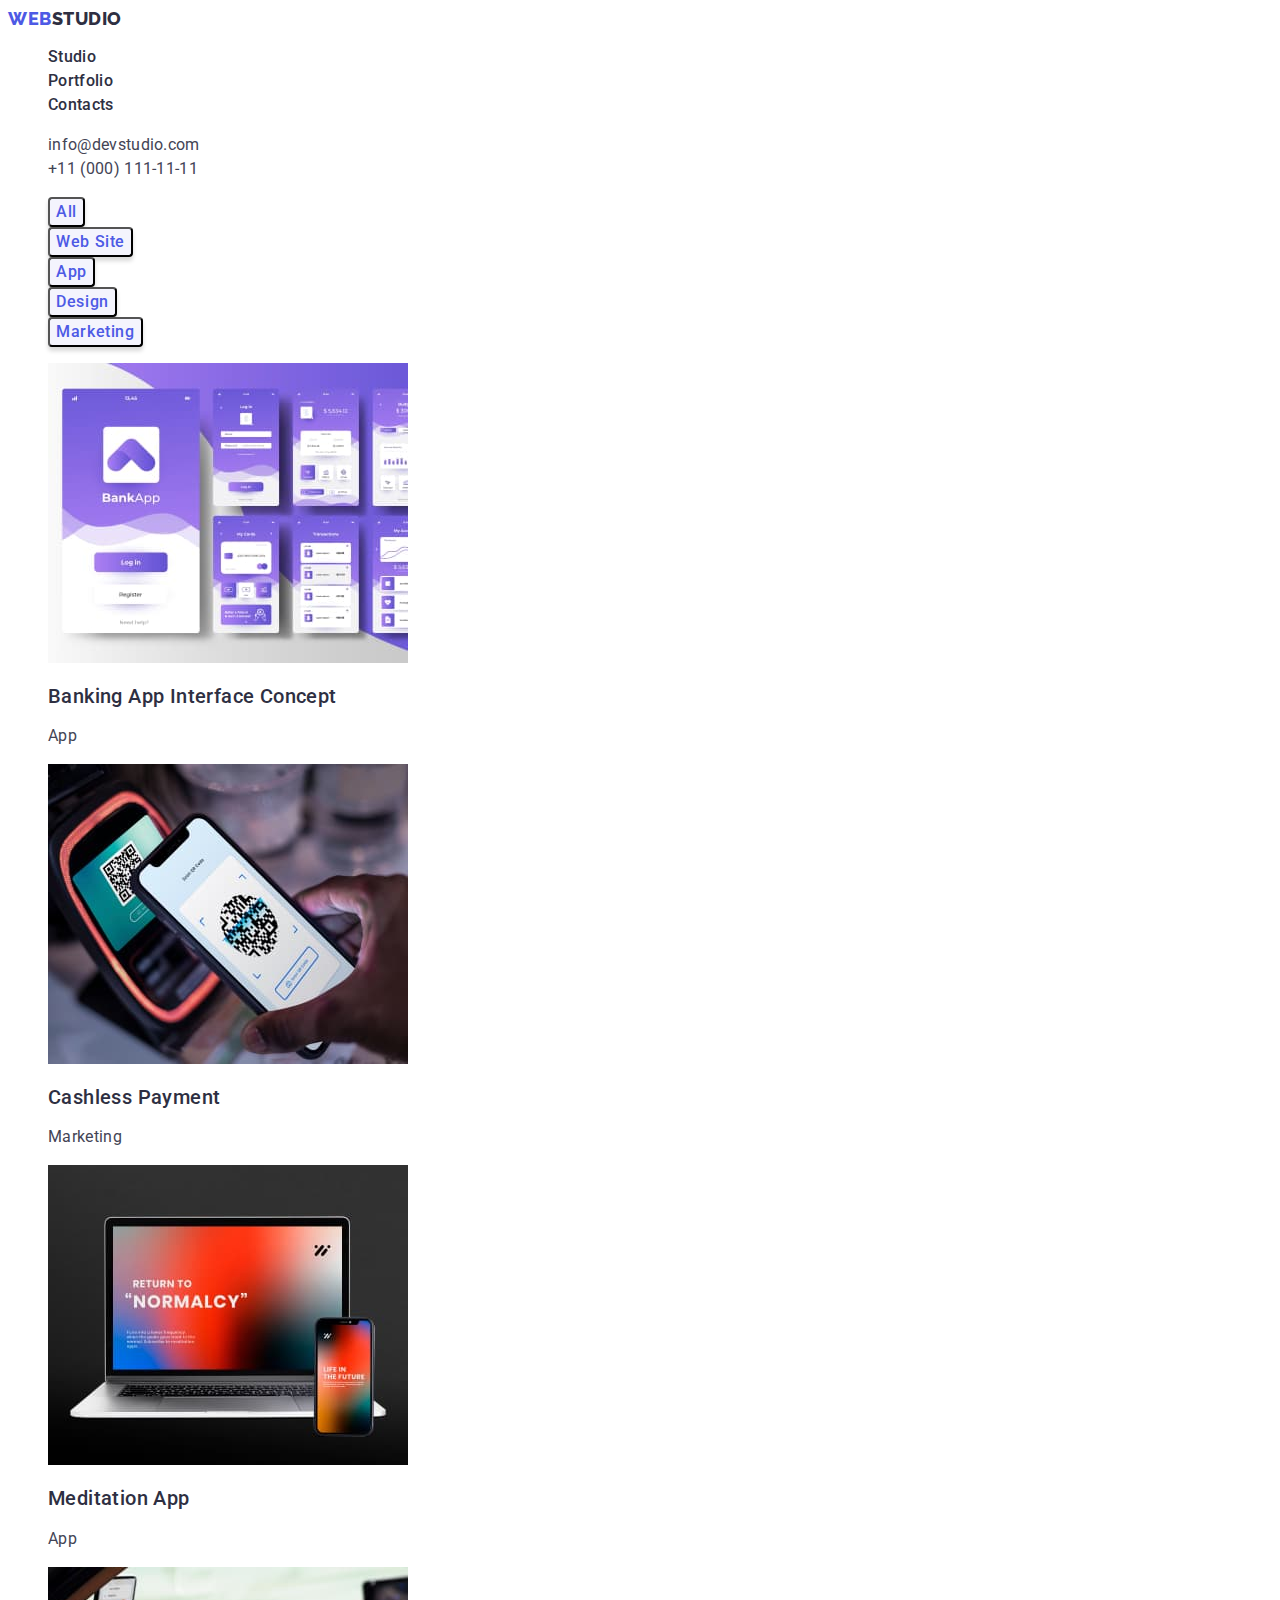
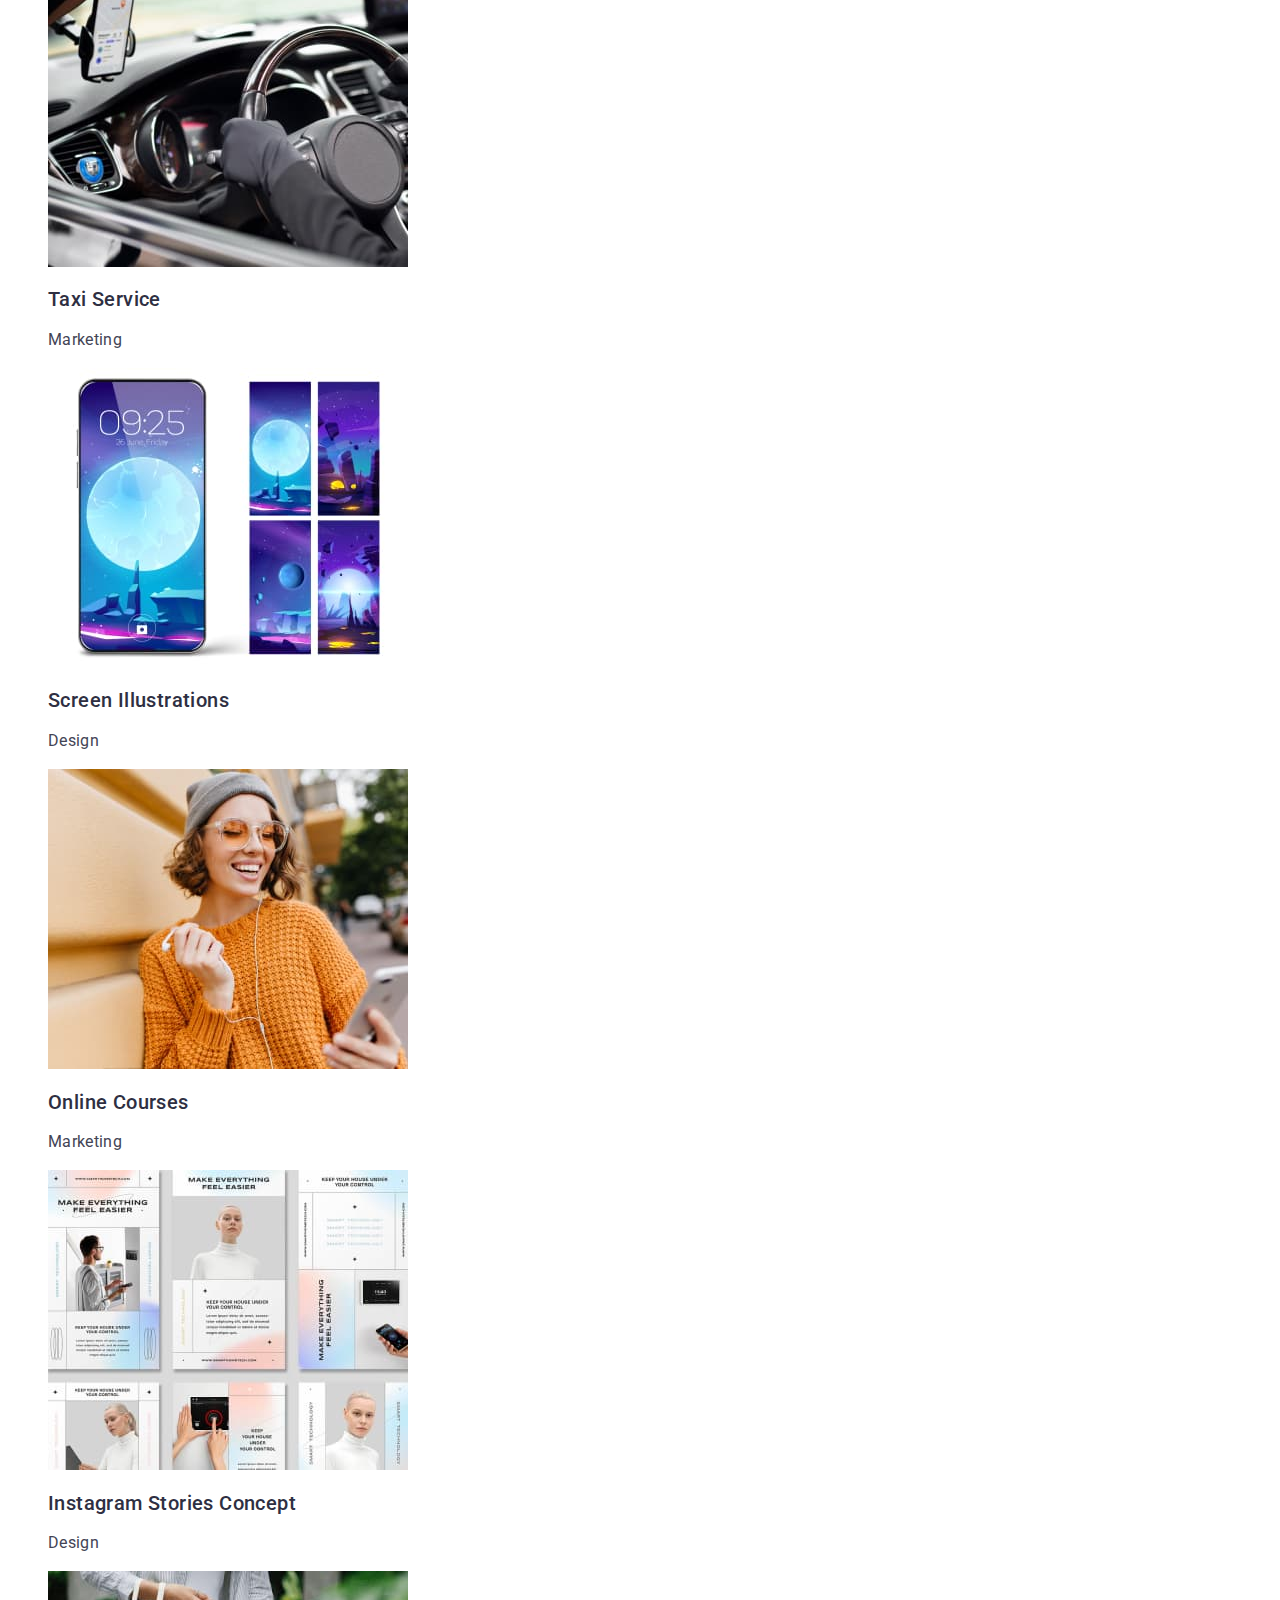
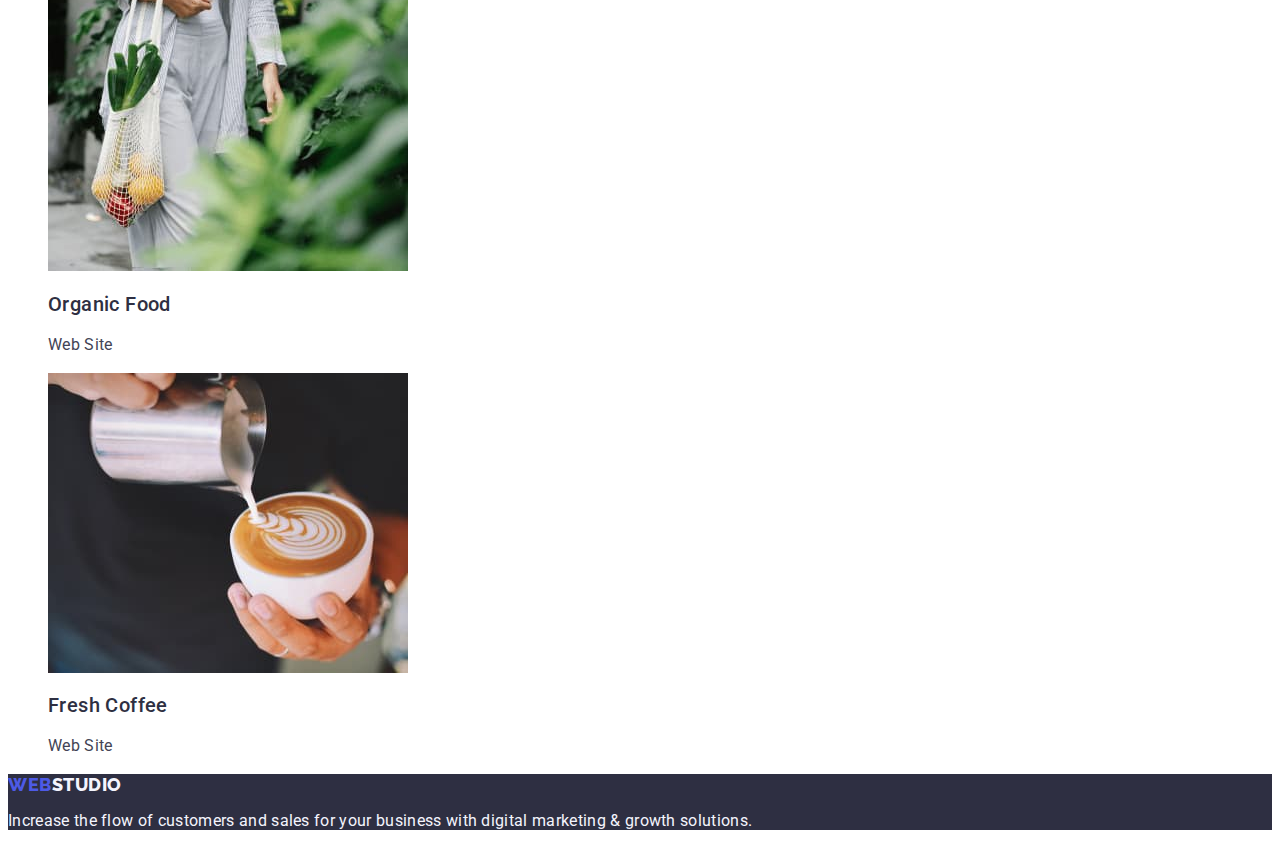
==== portfolio.html @ 8c6f68ee "Initial commit" ====
<!DOCTYPE html>
<html lang="en">
  <head>
    <meta charset="UTF-8" />
    <meta http-equiv="X-UA-Compatible" content="IE=edge" />
    <meta name="viewport" content="width=device-width, initial-scale=1.0" />
    <title>Webstudio</title>
    <link rel="preconnect" href="https://fonts.googleapis.com" />
    <link rel="preconnect" href="https://fonts.gstatic.com" crossorigin />
    <link
      href="https://fonts.googleapis.com/css2?family=Raleway:wght@800&family=Roboto:wght@400;500;700&display=swap"
      rel="stylesheet"
    />
    <link rel="stylesheet" href="./css/styles.css" />
  </head>
  <body>
    <header class="main-header">
      <nav class="main-nav">
        <a href="./index.html" class="page-logo link"
          >Web<span class="studio-logo">Studio</span></a
        >
        <ul class="nav-list list">
          <li class="nav-list-item">
            <a href="./index.html" class="nav-list-link link">Studio</a>
          </li>
          <li class="nav-list-item">
            <a href="./portfolio.html" class="nav-list-link link">Portfolio</a>
          </li>
          <li class="nav-list-item">
            <a href="" class="nav-list-link link">Contacts</a>
          </li>
        </ul>
      </nav>
      <address class="header-address">
        <ul class="contact-list list">
          <li class="contact-list-item">
            <a href="mailto:info@devstudio.com" class="contacts-link link"
              >info@devstudio.com</a
            >
          </li>
          <li class="contact-list-item">
            <a href="tel:+110001111111" class="contacts-link link"
              >+11 (000) 111-11-11</a
            >
          </li>
        </ul>
      </address>
    </header>
    <main>
      <section class="section-main">
        <h1 hidden>Main</h1>
        <ul class="button-list list">
          <li class="button-list-item">
            <button class="modal-open-btn" type="button">All</button>
          </li>
          <li class="button-list-item">
            <button class="modal-open-btn" type="button">Web Site</button>
          </li>
          <li class="button-list-item">
            <button class="modal-open-btn" type="button">App</button>
          </li>
          <li class="button-list-item">
            <button class="modal-open-btn" type="button">Design</button>
          </li>
          <li class="button-list-item">
            <button class="modal-open-btn" type="button">Marketing</button>
          </li>
        </ul>
        <ul class="widget-list list">
          <li class="widget-list-item">
            <a href="" class="widget-link link">
              <img
                src="./images/Portfolio/Banking-App-Interface-Concept.jpg"
                alt="App"
                class="widget-list-img"
                width="360"
                height="300"
              />
              <h2 class="widget-list-title">Banking App Interface Concept</h2>
              <p class="widget-list-text">App</p>
            </a>
          </li>
          <li class="widget-list-item">
            <a href="" class="widget-link link">
              <img
                src="./images/Portfolio/Cashless-Payment.jpg"
                alt="Marketing"
                class="widget-list-img"
                width="360"
                height="300"
              />
              <h2 class="widget-list-title">Cashless Payment</h2>
              <p class="widget-list-text">Marketing</p>
            </a>
          </li>
          <li class="widget-list-item">
            <a href="" class="widget-link link">
              <img
                src="./images/Portfolio/Meditation-App.jpg"
                alt="App"
                class="widget-list-img"
                width="360"
                height="300"
              />
              <h2 class="widget-list-title">Meditation App</h2>
              <p class="widget-list-text">App</p>
            </a>
          </li>
          <li class="widget-list-item">
            <a href="" class="widget-link link">
              <img
                src="./images/Portfolio/Taxi-Service.jpg"
                alt="Marketing"
                class="widget-list-img"
                width="360"
                height="300"
              />
              <h2 class="widget-list-title">Taxi Service</h2>
              <p class="widget-list-text">Marketing</p>
            </a>
          </li>
          <li class="widget-list-item">
            <a href="" class="widget-link link">
              <img
                src="./images/Portfolio/Screen-Illustrations.jpg"
                alt="Design"
                class="widget-list-img"
                width="360"
                height="300"
              />
              <h2 class="widget-list-title">Screen Illustrations</h2>
              <p class="widget-list-text">Design</p>
            </a>
          </li>
          <li class="widget-list-item">
            <a href="" class="widget-link link">
              <img
                src="./images/Portfolio/Online-Courses.jpg"
                alt="Marketing"
                class="widget-list-img"
                width="360"
                height="300"
              />
              <h2 class="widget-list-title">Online Courses</h2>
              <p class="widget-list-text">Marketing</p>
            </a>
          </li>
          <li class="widget-list-item">
            <a href="" class="widget-link link">
              <img
                src="./images/Portfolio/Instagram-Stories-Concept.jpg"
                alt="Design"
                class="widget-list-img"
                width="360"
                height="300"
              />
              <h2 class="widget-list-title">Instagram Stories Concept</h2>
              <p class="widget-list-text">Design</p>
            </a>
          </li>
          <li class="widget-list-item">
            <a href="" class="widget-link link">
              <img
                src="./images/Portfolio/Organic-Food.jpg"
                alt="Web Site"
                class="widget-list-img"
                width="360"
                height="300"
              />
              <h2 class="widget-list-title">Organic Food</h2>
              <p class="widget-list-text">Web Site</p>
            </a>
          </li>
          <li class="widget-list-item">
            <a href="" class="widget-link link">
              <img
                src="./images/Portfolio/Fresh-Coffee.jpg"
                alt="WebSite"
                class="widget-list-img"
                width="360"
                height="300"
              />
              <h2 class="widget-list-title">Fresh Coffee</h2>
              <p class="widget-list-text">Web Site</p>
            </a>
          </li>
        </ul>
      </section>
    </main>
    <footer class="page-footer">
      <a href="./index.html" class="page-logo link"
        >Web<span class="studio-logo-footer">Studio</span></a
      >
      <p class="footer-text">
        Increase the flow of customers and sales for your business with digital
        marketing & growth solutions.
      </p>
    </footer>
  </body>
</html>
---- css/styles.css ----
button {
  cursor: pointer;
}
.list {
  list-style: none;
}
.link {
  text-decoration: none;
}
.page-logo {
  font-family: "Raleway", sans-serif;
  font-weight: 800;
  font-size: 18px;
  line-height: 1.17;
  display: flex;
  align-items: center;
  letter-spacing: 0.03em;
  text-transform: uppercase;

  color: #4d5ae5;
}
.nav-list-link:hover,
.nav-list-link:focus {
  color: #404bbf;
}
.studio-logo {
  color: #2e2f42;
}
.nav-list-link {
  font-family: "Roboto", sans-serif;
  font-weight: 500;
  font-size: 16px;
  line-height: 1.5;
  letter-spacing: 0.02em;
  color: #2e2f42;
}
.contacts-link {
  font-family: "Roboto", sans-serif;
  font-weight: 400;
  font-size: 16px;
  line-height: 1.5;

  letter-spacing: 0.02em;

  color: #434455;
}
.title-busines {
  font-family: "Roboto", sans-serif;
  font-weight: 700;
  font-size: 56px;
  line-height: 1.07;
  text-align: center;
  letter-spacing: 0.02em;

  color: #ffffff;
}
.modal-open-btn {
  font-family: "Roboto", sans-serif;
  font-weight: 500;
  font-size: 16px;
  line-height: 1.2;
  align-items: center;
  letter-spacing: 0.04em;
  color: #ffffff;
  background: #4d5ae5;
  box-shadow: 0px 4px 4px rgba(0, 0, 0, 0.15);
  border-radius: 4px;
}
.main-list-title {
  font-family: "Roboto", sans-serif;
  font-weight: 500;
  font-size: 20px;
  line-height: 1.2;

  letter-spacing: 0.02em;

  color: #2e2f42;
}
.subtitle-main {
  font-family: "Roboto", sans-serif;
  font-weight: 400;
  font-size: 16px;
  line-height: 1.5;
  letter-spacing: 0.02em;

  color: #434455;
}
.main-title {
  font-family: "Roboto", sans-serif;
  font-weight: 700;
  font-size: 36px;
  line-height: 1.11;
  text-align: center;
  letter-spacing: 0.02em;
  text-transform: capitalize;
  color: #2e2f42;
}
.team-list-workers {
  font-family: "Roboto", sans-serif;
  font-weight: 500;
  font-size: 20px;
  line-height: 1.2;
  text-align: center;
  letter-spacing: 0.02em;

  color: #2e2f42;
}
.team-list-profession {
  font-family: "Roboto", sans-serif;
  font-weight: 400;
  font-size: 16px;
  line-height: 1.5;
  text-align: center;
  letter-spacing: 0.02em;

  color: #434455;
}
.footer-text {
  font-family: "Roboto", sans-serif;
  font-weight: 400;
  font-size: 16px;
  line-height: 1, 33;
  letter-spacing: 0.02em;

  color: #f4f4fd;
}

.modal-open-btn {
  font-family: "Roboto", sans-serif;
  font-weight: 500;
  font-size: 16px;
  line-height: 24px;

  display: flex;
  align-items: center;
  text-align: center;
  letter-spacing: 0.04em;

  color: #4d5ae5;
  background: #f4f4fd;
}
.modal-open-btn:hover,
.modal-open-btn:focus {
  background: #404bbf;
  box-shadow: 0px 3px 1px rgba(0, 0, 0, 0.1), 0px 2px 1px rgba(0, 0, 0, 0.08),
    0px 2px 2px rgba(0, 0, 0, 0.12);
  border-radius: 4px;
  color: #ffffff;
}
.widget-list-title {
  font-family: "Roboto", sans-serif;
  font-weight: 500;
  font-size: 20px;
  line-height: 1.2;

  letter-spacing: 0.02em;

  color: #2e2f42;
}
.widget-list-text {
  font-family: "Roboto";
  font-style: normal;
  font-weight: 400;
  font-size: 16px;
  line-height: 24px;

  letter-spacing: 0.02em;

  color: #434455;
}
body {
  color: #434455;
  font-family: "Roboto", sans-serif;
  background-color: #ffffff;
}
.header-address {
  font-style: normal;
}
.contacts-link:hover,
.contacts-link:focus {
  color: #404bbf;
}
.section-main-busines {
  background-color: #2e2f42;
}
.modal-open-button {
  font-family: "Roboto", sans-serif;
  font-weight: 500;
  font-size: 16px;
  line-height: 1.5;
  align-items: center;
  letter-spacing: 0.04em;
  color: #ffffff;
  background: #4d5ae5;
  box-shadow: 0px 4px 4px rgba(0, 0, 0, 0.15);
  border-radius: 4px;
}
.modal-open-button:hover,
.modal-open-button:focus {
  background-color: #404bbf;
}
.hidden-list {
  font-family: "Roboto", sans-serif;
  font-weight: 700;
  font-size: 36px;
  line-height: 1, 33;
  text-align: center;
  letter-spacing: 0.02em;
  text-transform: capitalize;
  color: #2e2f42;
}
.main-section-team {
  background-color: #f4f4fd;
}
.team-list-item {
  background-color: #ffffff;
}
.page-footer {
  background-color: #2e2f42;
}
.studio-logo-footer {
  color: #f4f4fd;
}
:root {
}
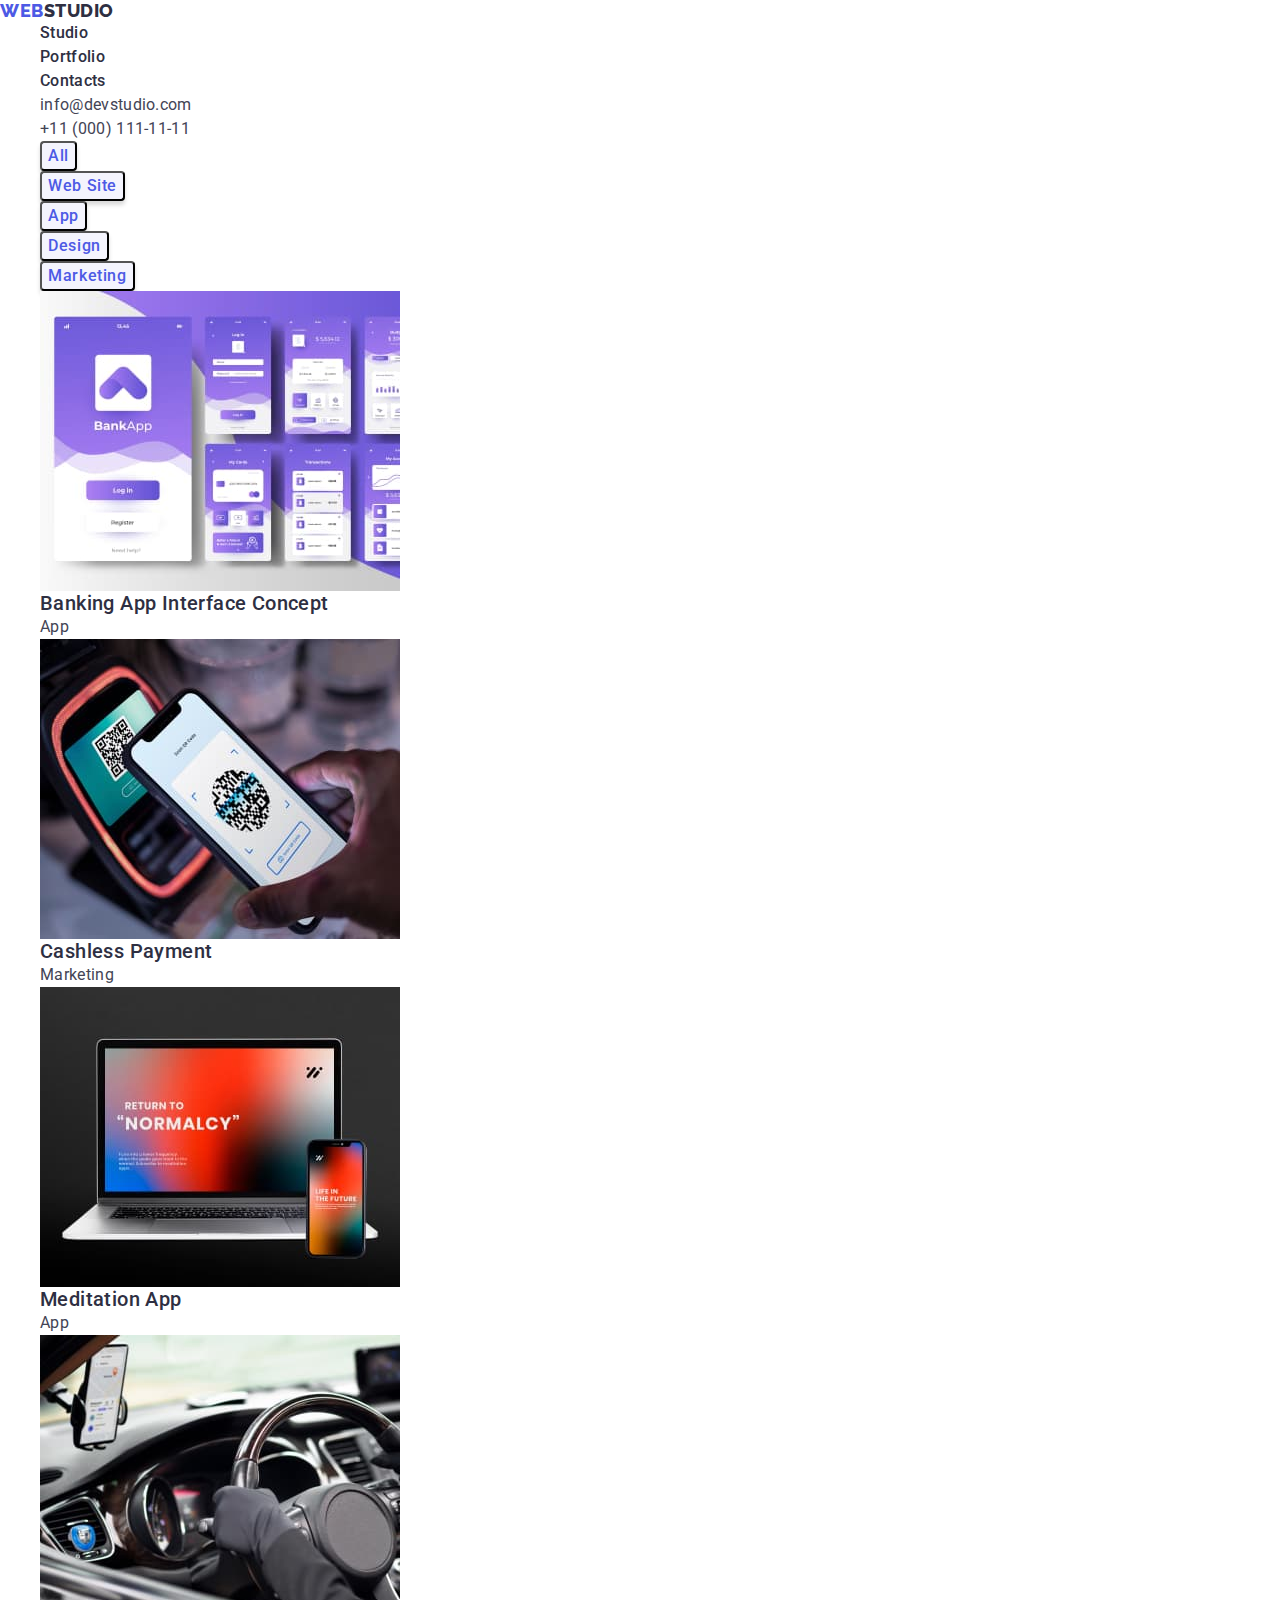
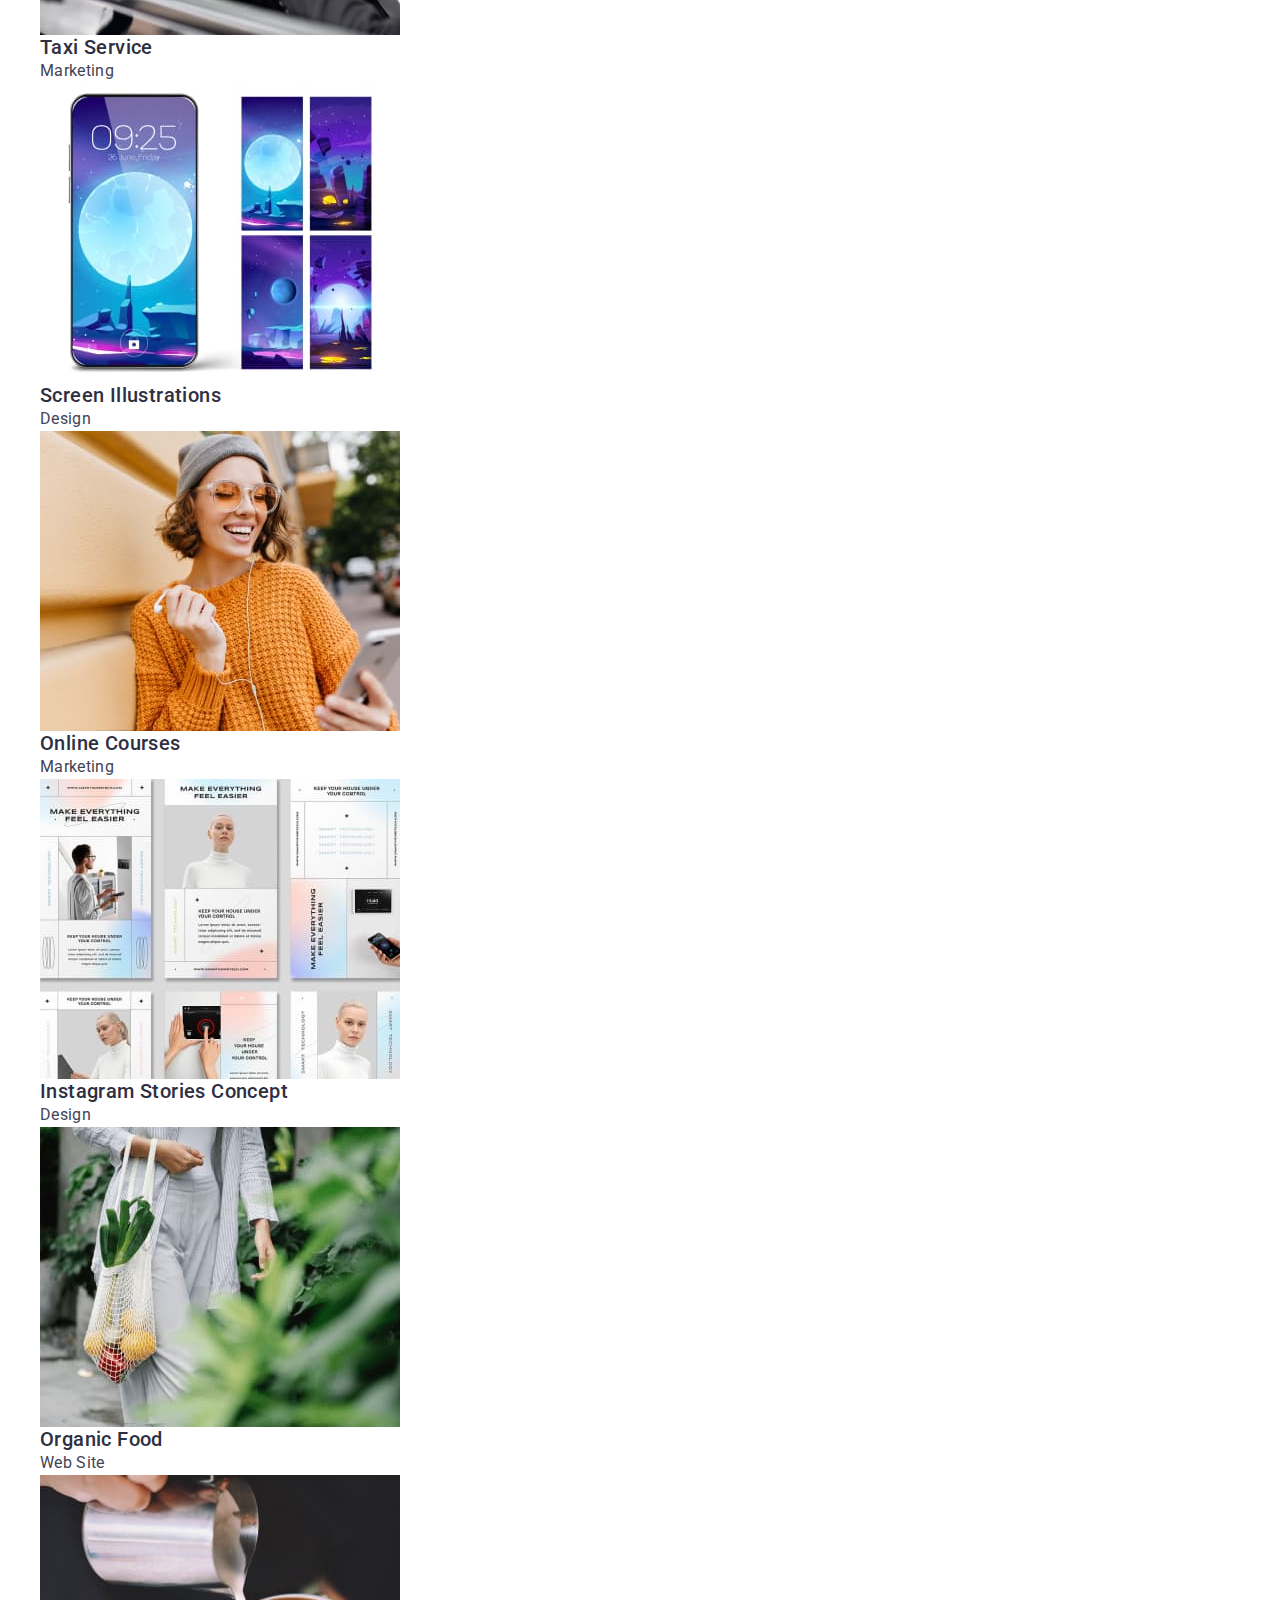
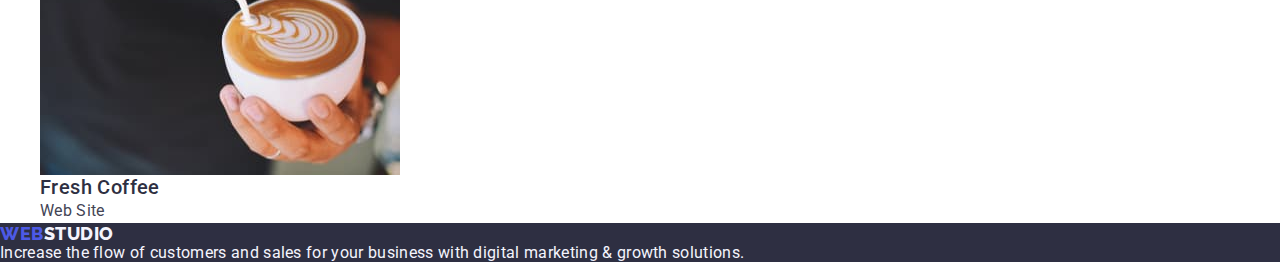
==== commit 180c0718: "12" ====
--- a/portfolio.html
+++ b/portfolio.html
@@ -12,6 +12,10 @@
       rel="stylesheet"
     />
     <link rel="stylesheet" href="./css/styles.css" />
+    <link
+      rel="stylesheet"
+      href="https://cdnjs.cloudflare.com/ajax/libs/modern-normalize/1.1.0/modern-normalize.min.css"
+    />
   </head>
   <body>
     <header class="main-header">
--- a/css/styles.css
+++ b/css/styles.css
@@ -223,3 +223,20 @@
 }
 :root {
 }
+h1,
+h2,
+h3,
+h4,
+p {
+  margin-top: 0;
+  margin-bottom: 0;
+}
+ul,
+ol {
+  margin-top: 0;
+  margin-right: 0;
+  margin-bottom: 0;
+}
+img {
+  display: block;
+}
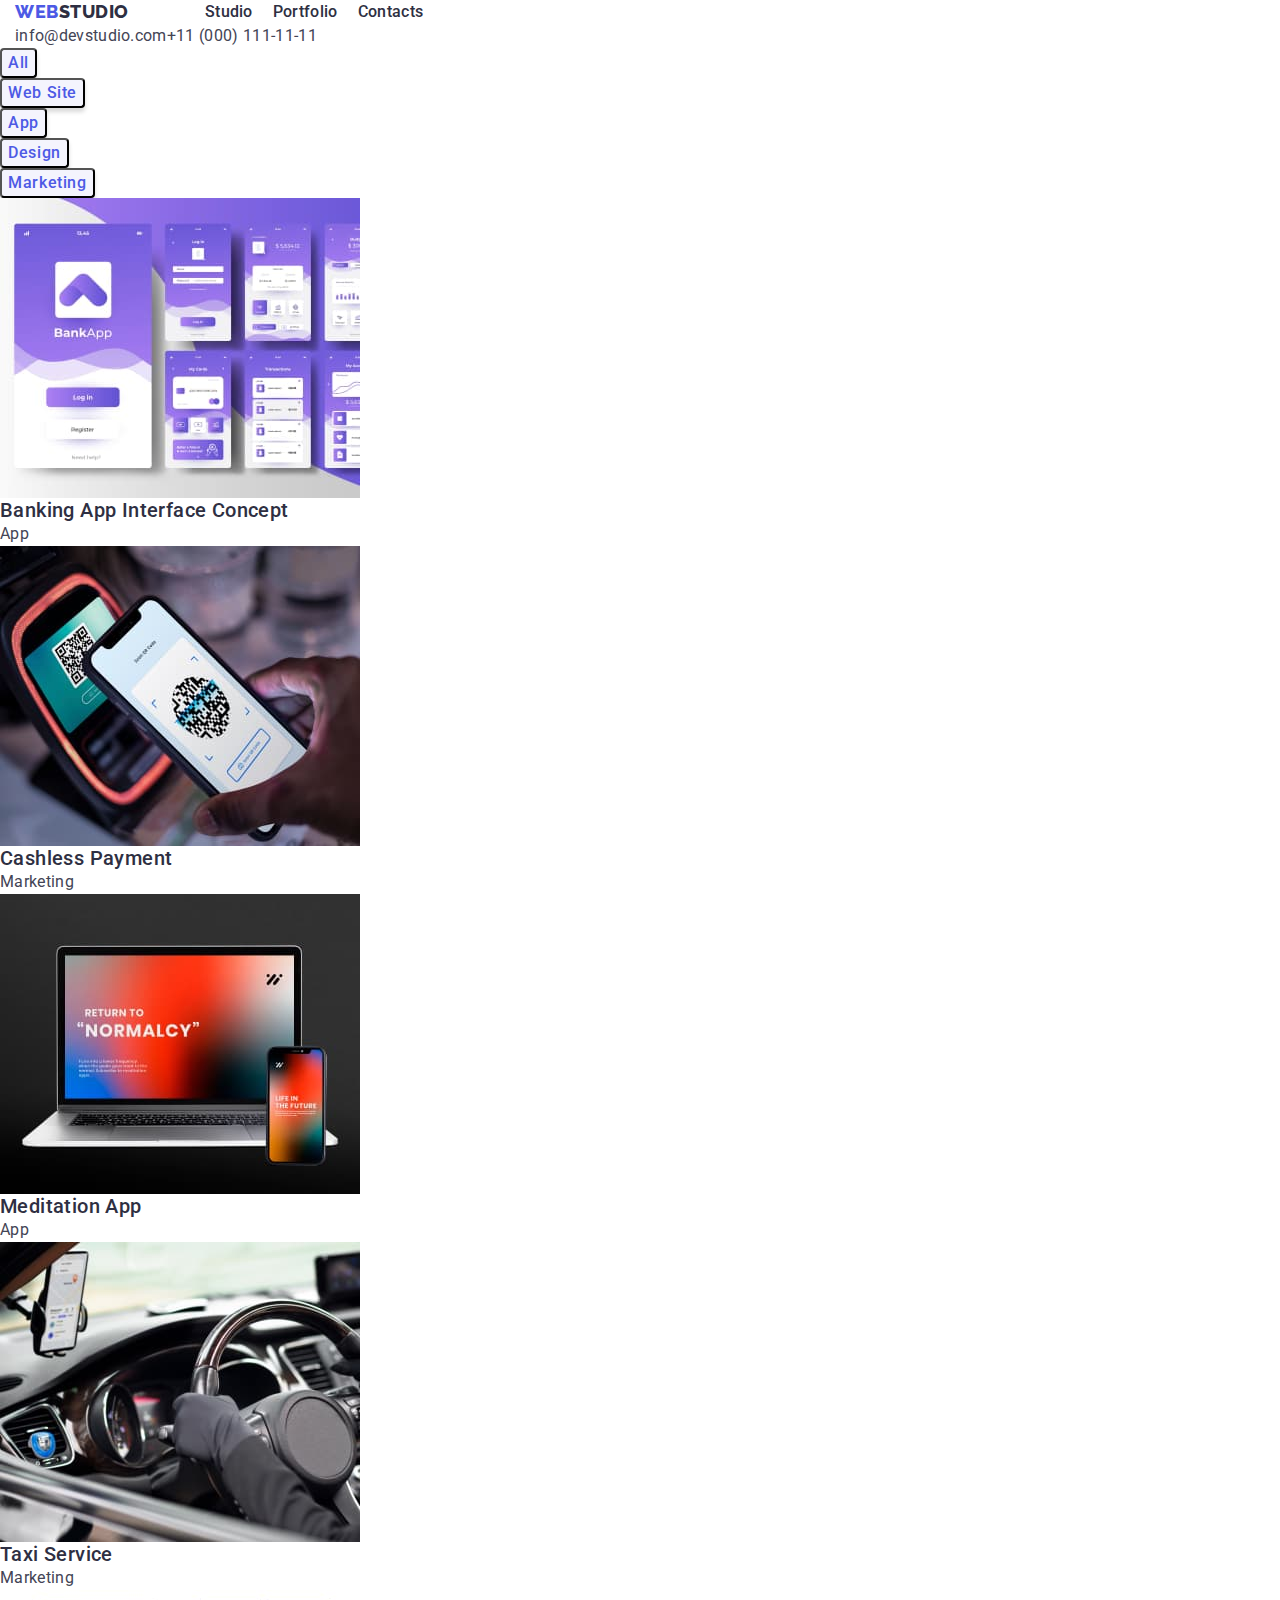
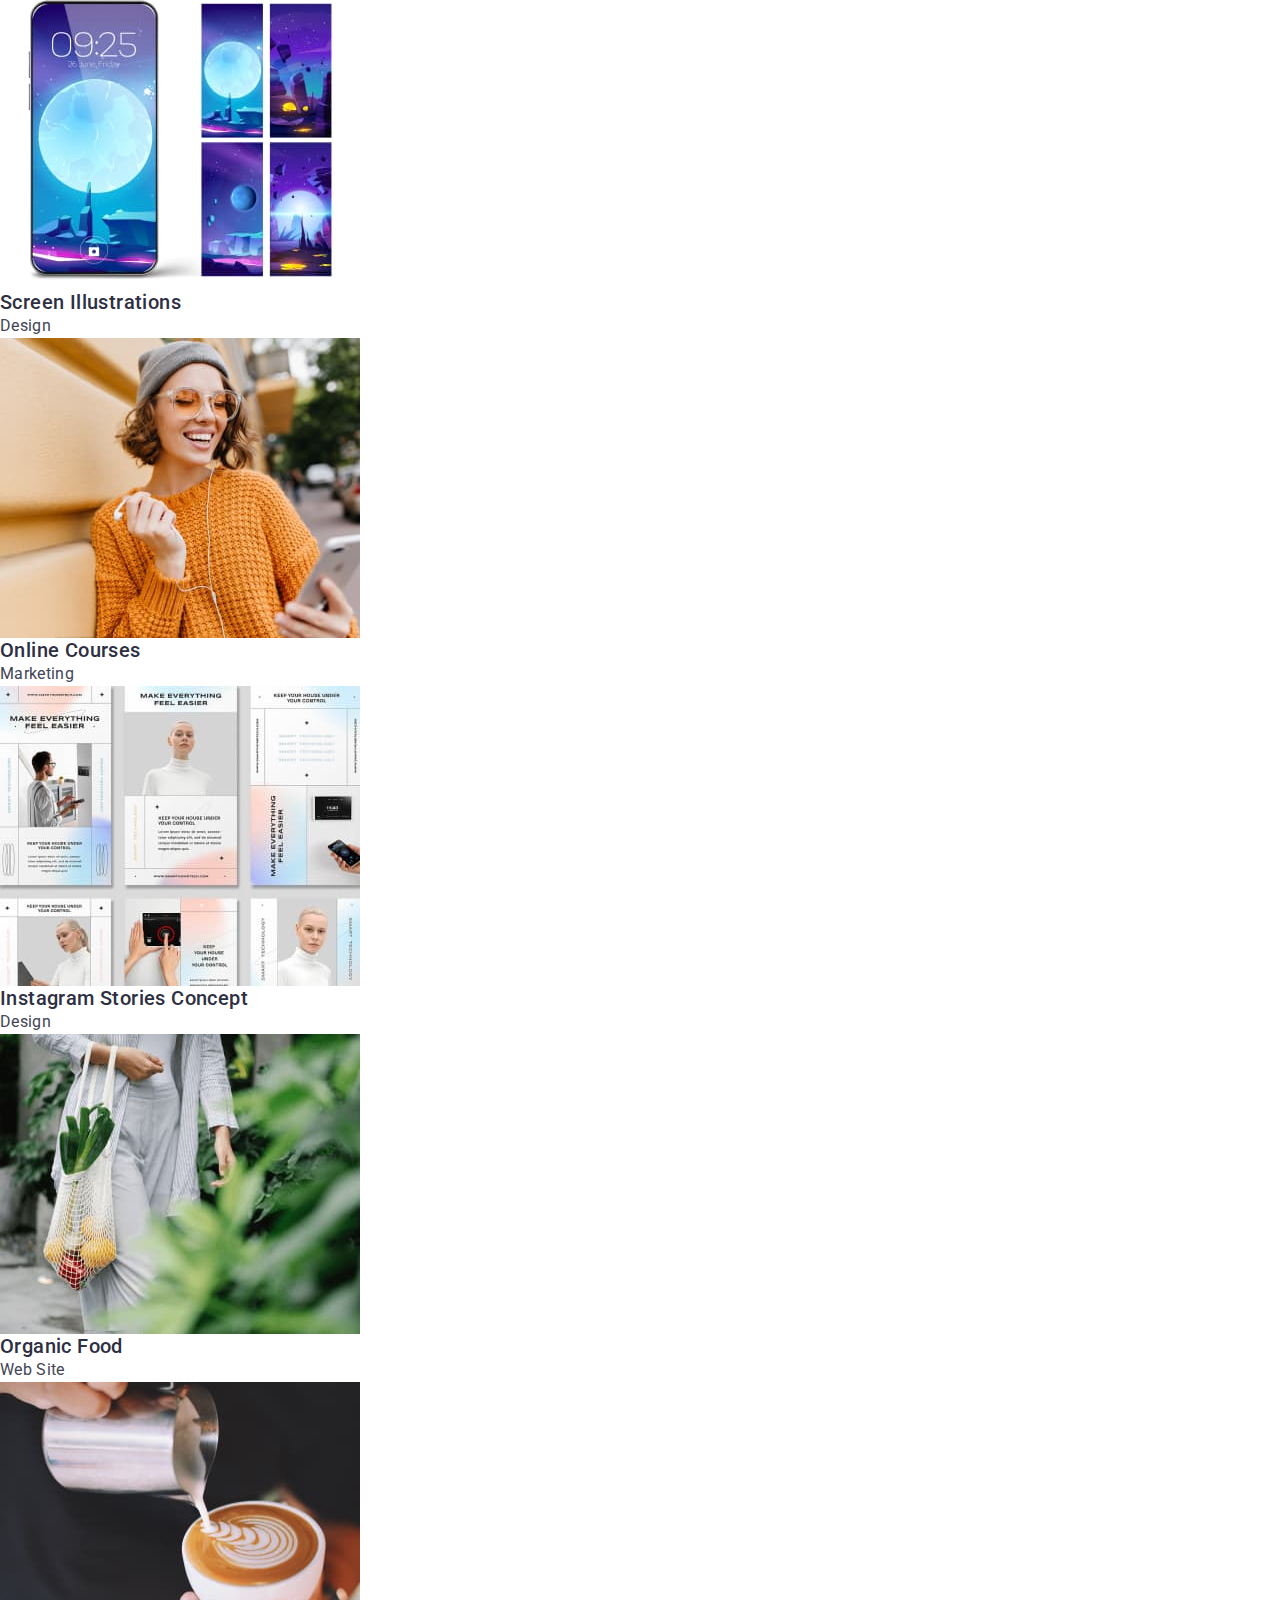
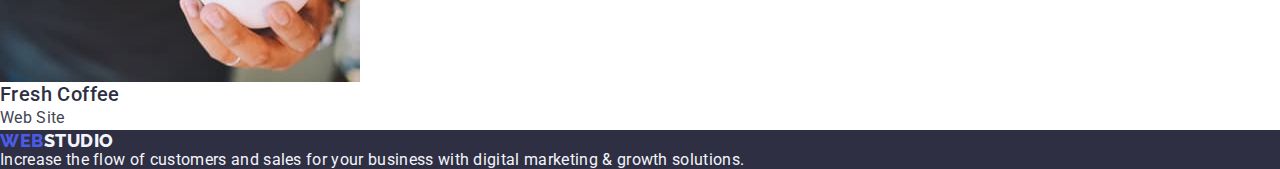
==== commit cb644889: "12" ====
--- a/portfolio.html
+++ b/portfolio.html
@@ -19,36 +19,40 @@
   </head>
   <body>
     <header class="main-header">
-      <nav class="main-nav">
-        <a href="./index.html" class="page-logo link"
-          >Web<span class="studio-logo">Studio</span></a
-        >
-        <ul class="nav-list list">
-          <li class="nav-list-item">
-            <a href="./index.html" class="nav-list-link link">Studio</a>
-          </li>
-          <li class="nav-list-item">
-            <a href="./portfolio.html" class="nav-list-link link">Portfolio</a>
-          </li>
-          <li class="nav-list-item">
-            <a href="" class="nav-list-link link">Contacts</a>
-          </li>
-        </ul>
-      </nav>
-      <address class="header-address">
-        <ul class="contact-list list">
-          <li class="contact-list-item">
-            <a href="mailto:info@devstudio.com" class="contacts-link link"
-              >info@devstudio.com</a
-            >
-          </li>
-          <li class="contact-list-item">
-            <a href="tel:+110001111111" class="contacts-link link"
-              >+11 (000) 111-11-11</a
-            >
-          </li>
-        </ul>
-      </address>
+      <div class="container">
+        <nav class="main-nav">
+          <a href="./index.html" class="page-logo link"
+            >Web<span class="studio-logo">Studio</span></a
+          >
+          <ul class="nav-list list">
+            <li class="nav-list-item">
+              <a href="./index.html" class="nav-list-link link">Studio</a>
+            </li>
+            <li class="nav-list-item">
+              <a href="./portfolio.html" class="nav-list-link link"
+                >Portfolio</a
+              >
+            </li>
+            <li class="nav-list-item">
+              <a href="" class="nav-list-link link">Contacts</a>
+            </li>
+          </ul>
+        </nav>
+        <address class="header-address">
+          <ul class="contact-list list">
+            <li class="contact-list-item">
+              <a href="mailto:info@devstudio.com" class="contacts-link link"
+                >info@devstudio.com</a
+              >
+            </li>
+            <li class="contact-list-item">
+              <a href="tel:+110001111111" class="contacts-link link"
+                >+11 (000) 111-11-11</a
+              >
+            </li>
+          </ul>
+        </address>
+      </div>
     </header>
     <main>
       <section class="section-main">
--- a/css/styles.css
+++ b/css/styles.css
@@ -240,3 +240,35 @@
 img {
   display: block;
 }
+.main-header {
+  display: flex;
+  align-items: center;
+}
+.main-nav {
+  display: flex;
+  align-items: center;
+  gap: 76px;
+}
+.nav-list {
+  display: flex;
+  align-items: center;
+  gap: 20px;
+}
+.contact-list {
+  display: flex;
+}
+.container {
+  width: 1470px;
+  margin-left: auto;
+  margin-right: auto;
+  padding-left: 15px;
+  padding-right: 15px;
+}
+.page-header-container {
+  display: flex;
+  align-items: center;
+  justify-content: space-between;
+}
+ul {
+  padding: 0px;
+}
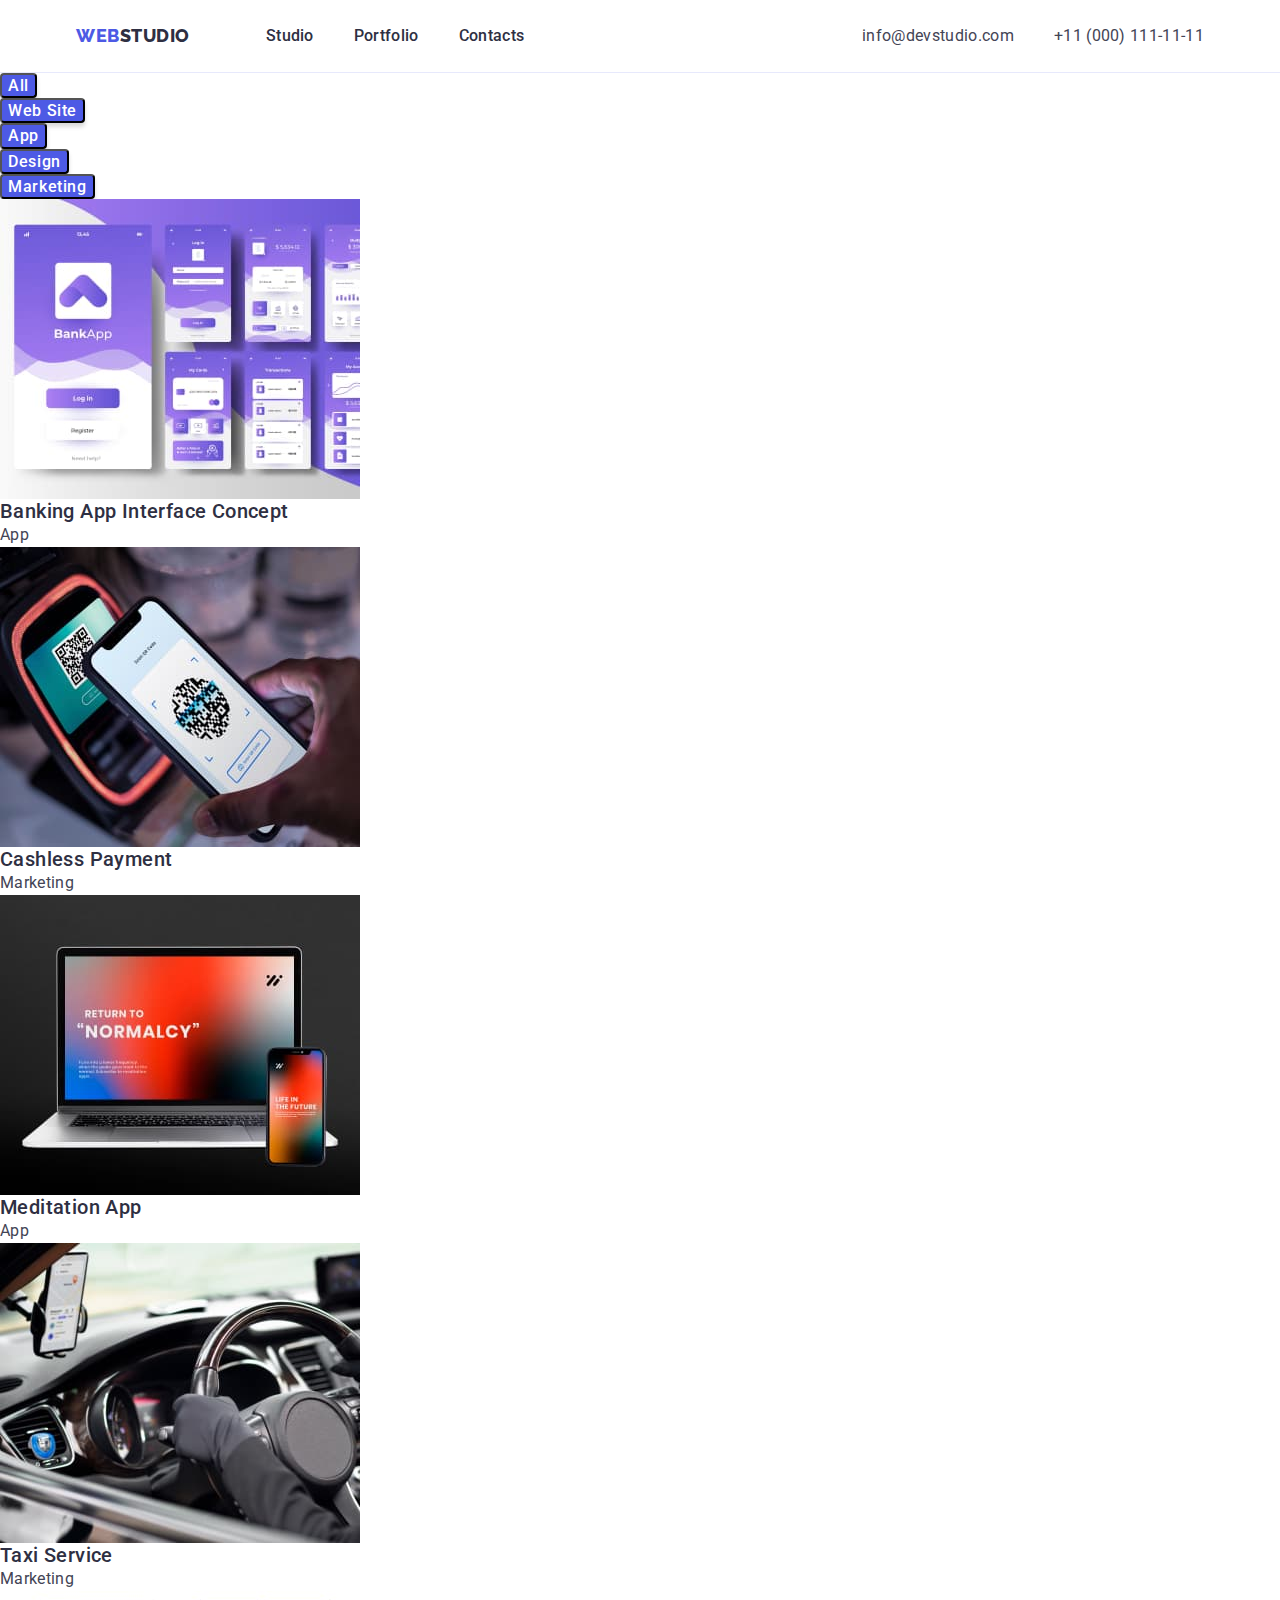
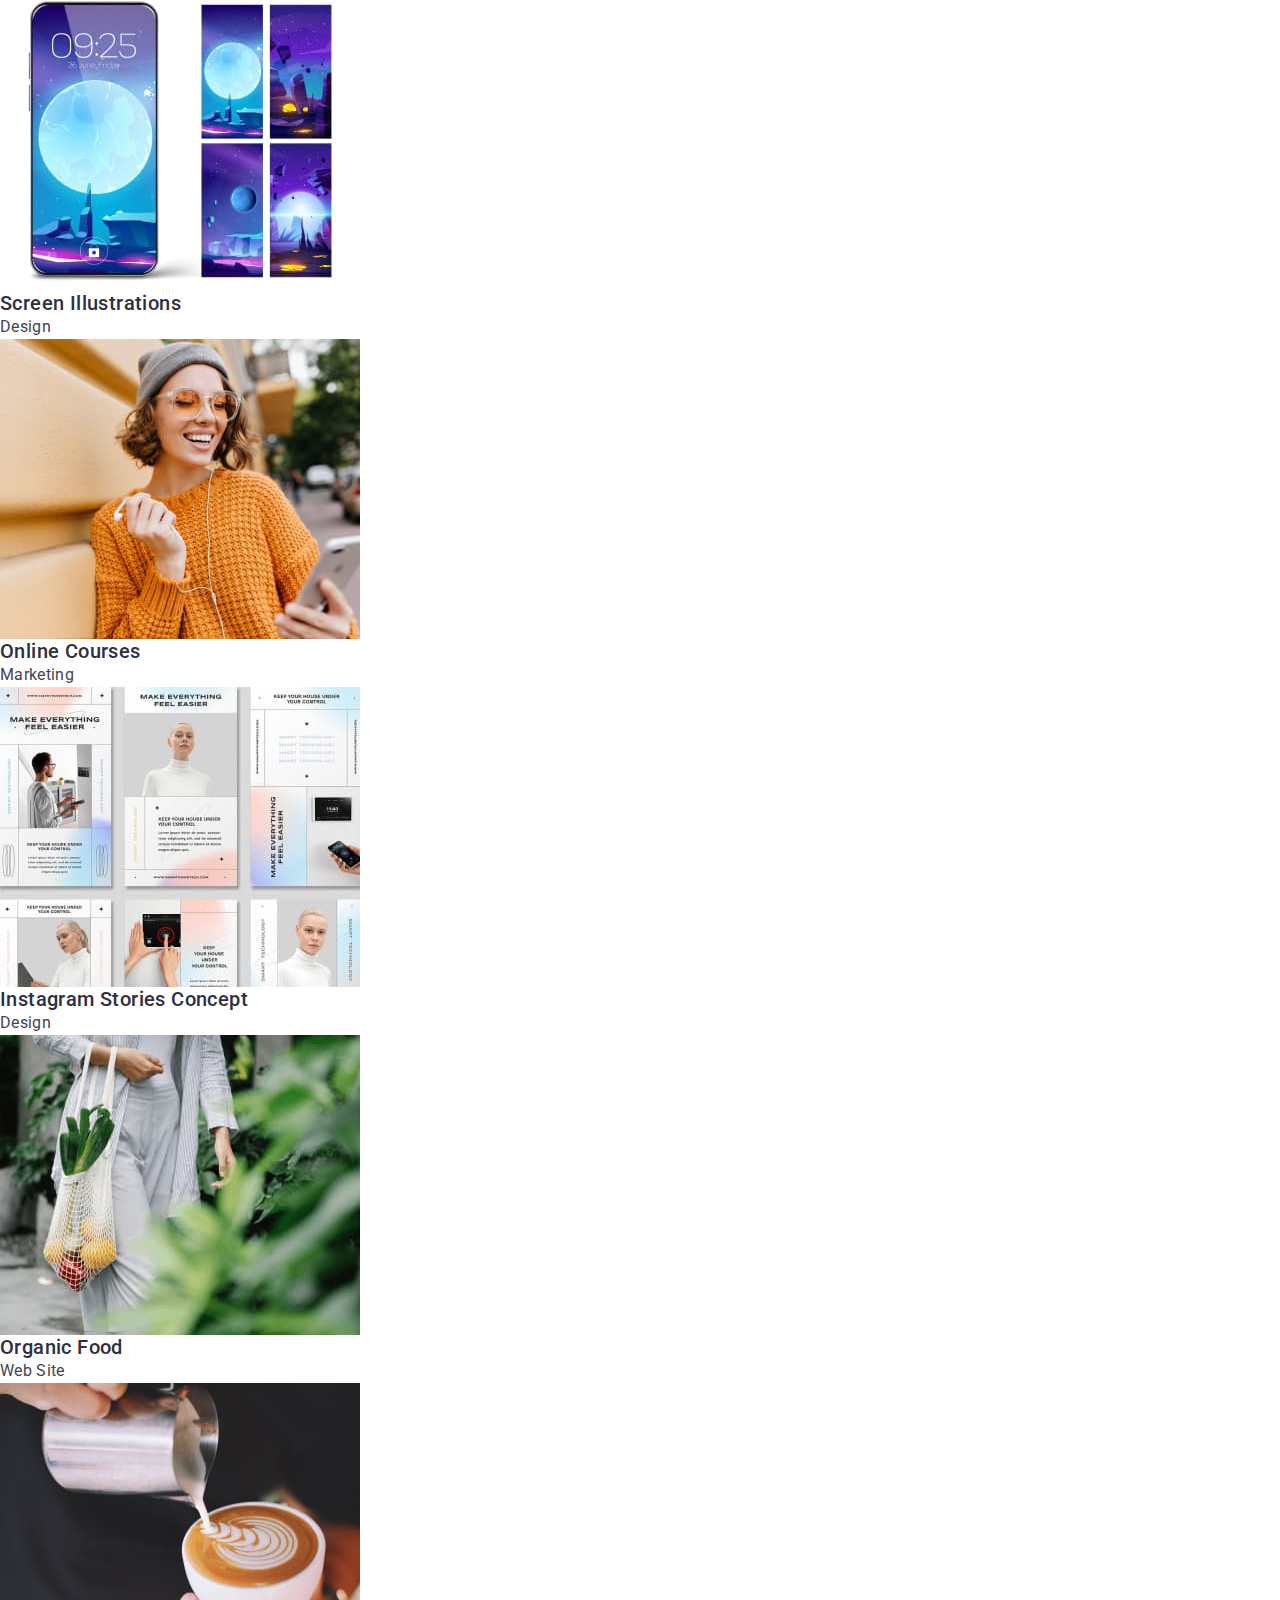
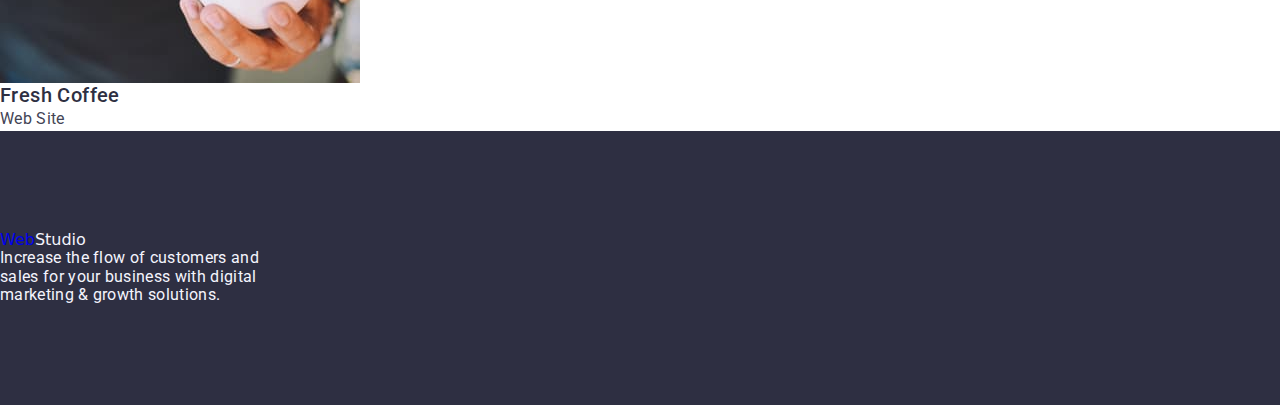
==== commit 93e858e5: "Update portfolio.html" ====
--- a/portfolio.html
+++ b/portfolio.html
@@ -19,9 +19,9 @@
   </head>
   <body>
     <header class="main-header">
-      <div class="container">
+      <div class="container page-header-container">
         <nav class="main-nav">
-          <a href="./index.html" class="page-logo link"
+          <a href="./index.html" class="page-logo-header link"
             >Web<span class="studio-logo">Studio</span></a
           >
           <ul class="nav-list list">
--- a/css/styles.css
+++ b/css/styles.css
@@ -7,7 +7,7 @@
 .link {
   text-decoration: none;
 }
-.page-logo {
+.page-logo-header {
   font-family: "Raleway", sans-serif;
   font-weight: 800;
   font-size: 18px;
@@ -18,6 +18,7 @@
   text-transform: uppercase;
 
   color: #4d5ae5;
+  margin-right: 76px;
 }
 .nav-list-link:hover,
 .nav-list-link:focus {
@@ -33,6 +34,8 @@
   line-height: 1.5;
   letter-spacing: 0.02em;
   color: #2e2f42;
+  padding-top: 24px;
+  padding-bottom: 24px;
 }
 .contacts-link {
   font-family: "Roboto", sans-serif;
@@ -53,6 +56,7 @@
   letter-spacing: 0.02em;
 
   color: #ffffff;
+  max-width: 496px;
 }
 .modal-open-btn {
   font-family: "Roboto", sans-serif;
@@ -75,6 +79,7 @@
   letter-spacing: 0.02em;
 
   color: #2e2f42;
+  margin-bottom: 8px;
 }
 .subtitle-main {
   font-family: "Roboto", sans-serif;
@@ -94,6 +99,7 @@
   letter-spacing: 0.02em;
   text-transform: capitalize;
   color: #2e2f42;
+  margin-bottom: 72px;
 }
 .team-list-workers {
   font-family: "Roboto", sans-serif;
@@ -104,6 +110,7 @@
   letter-spacing: 0.02em;
 
   color: #2e2f42;
+  margin-bottom: 8px;
 }
 .team-list-profession {
   font-family: "Roboto", sans-serif;
@@ -123,21 +130,7 @@
   letter-spacing: 0.02em;
 
   color: #f4f4fd;
-}
-
-.modal-open-btn {
-  font-family: "Roboto", sans-serif;
-  font-weight: 500;
-  font-size: 16px;
-  line-height: 24px;
-
-  display: flex;
-  align-items: center;
-  text-align: center;
-  letter-spacing: 0.04em;
-
-  color: #4d5ae5;
-  background: #f4f4fd;
+  max-width: 264px;
 }
 .modal-open-btn:hover,
 .modal-open-btn:focus {
@@ -182,6 +175,7 @@
 }
 .section-main-busines {
   background-color: #2e2f42;
+  padding: 188px 0;
 }
 .modal-open-button {
   font-family: "Roboto", sans-serif;
@@ -194,6 +188,12 @@
   background: #4d5ae5;
   box-shadow: 0px 4px 4px rgba(0, 0, 0, 0.15);
   border-radius: 4px;
+  display: block;
+  min-width: 169px;
+  height: 56px;
+  border: none;
+  margin-left: 160px;
+  margin-top: 48px;
 }
 .modal-open-button:hover,
 .modal-open-button:focus {
@@ -243,22 +243,25 @@
 .main-header {
   display: flex;
   align-items: center;
+  border-bottom: 1px solid #e7e9fc;
+  padding-top: 24px;
+  padding-bottom: 24px;
 }
 .main-nav {
   display: flex;
   align-items: center;
-  gap: 76px;
 }
 .nav-list {
   display: flex;
   align-items: center;
-  gap: 20px;
+  gap: 40px;
 }
 .contact-list {
   display: flex;
+  gap: 40px;
 }
 .container {
-  width: 1470px;
+  width: 1158px;
   margin-left: auto;
   margin-right: auto;
   padding-left: 15px;
@@ -272,3 +275,55 @@
 ul {
   padding: 0px;
 }
+.busines-section-container {
+  padding: 0 331px 0 331px;
+}
+.main-list {
+  display: flex;
+  gap: 24px;
+}
+.section-main-advantages {
+  padding: 120px 0;
+}
+.main-list-item {
+  width: calc((100% - 72px) / 4);
+}
+.project-list {
+  display: flex;
+  gap: 24px;
+}
+.section-project {
+  padding-bottom: 120px;
+}
+.main-section-team {
+  padding: 120px 0;
+}
+.team-list {
+  display: flex;
+  gap: 24px;
+}
+.team-list-item {
+  width: calc((100% - 72px) / 4);
+  border-radius: 0px 0px 4px 4px;
+}
+.team-container {
+  padding: 32px 16px;
+}
+.page-footer {
+  padding: 100px 0;
+}
+.page-logo-footer {
+  font-family: "Raleway", sans-serif;
+  font-weight: 800;
+  font-size: 18px;
+  line-height: 1.17;
+  display: flex;
+  align-items: center;
+  letter-spacing: 0.03em;
+  text-transform: uppercase;
+
+  color: #4d5ae5;
+  margin-right: 76px;
+  display: inline-block;
+  margin-bottom: 16px;
+}
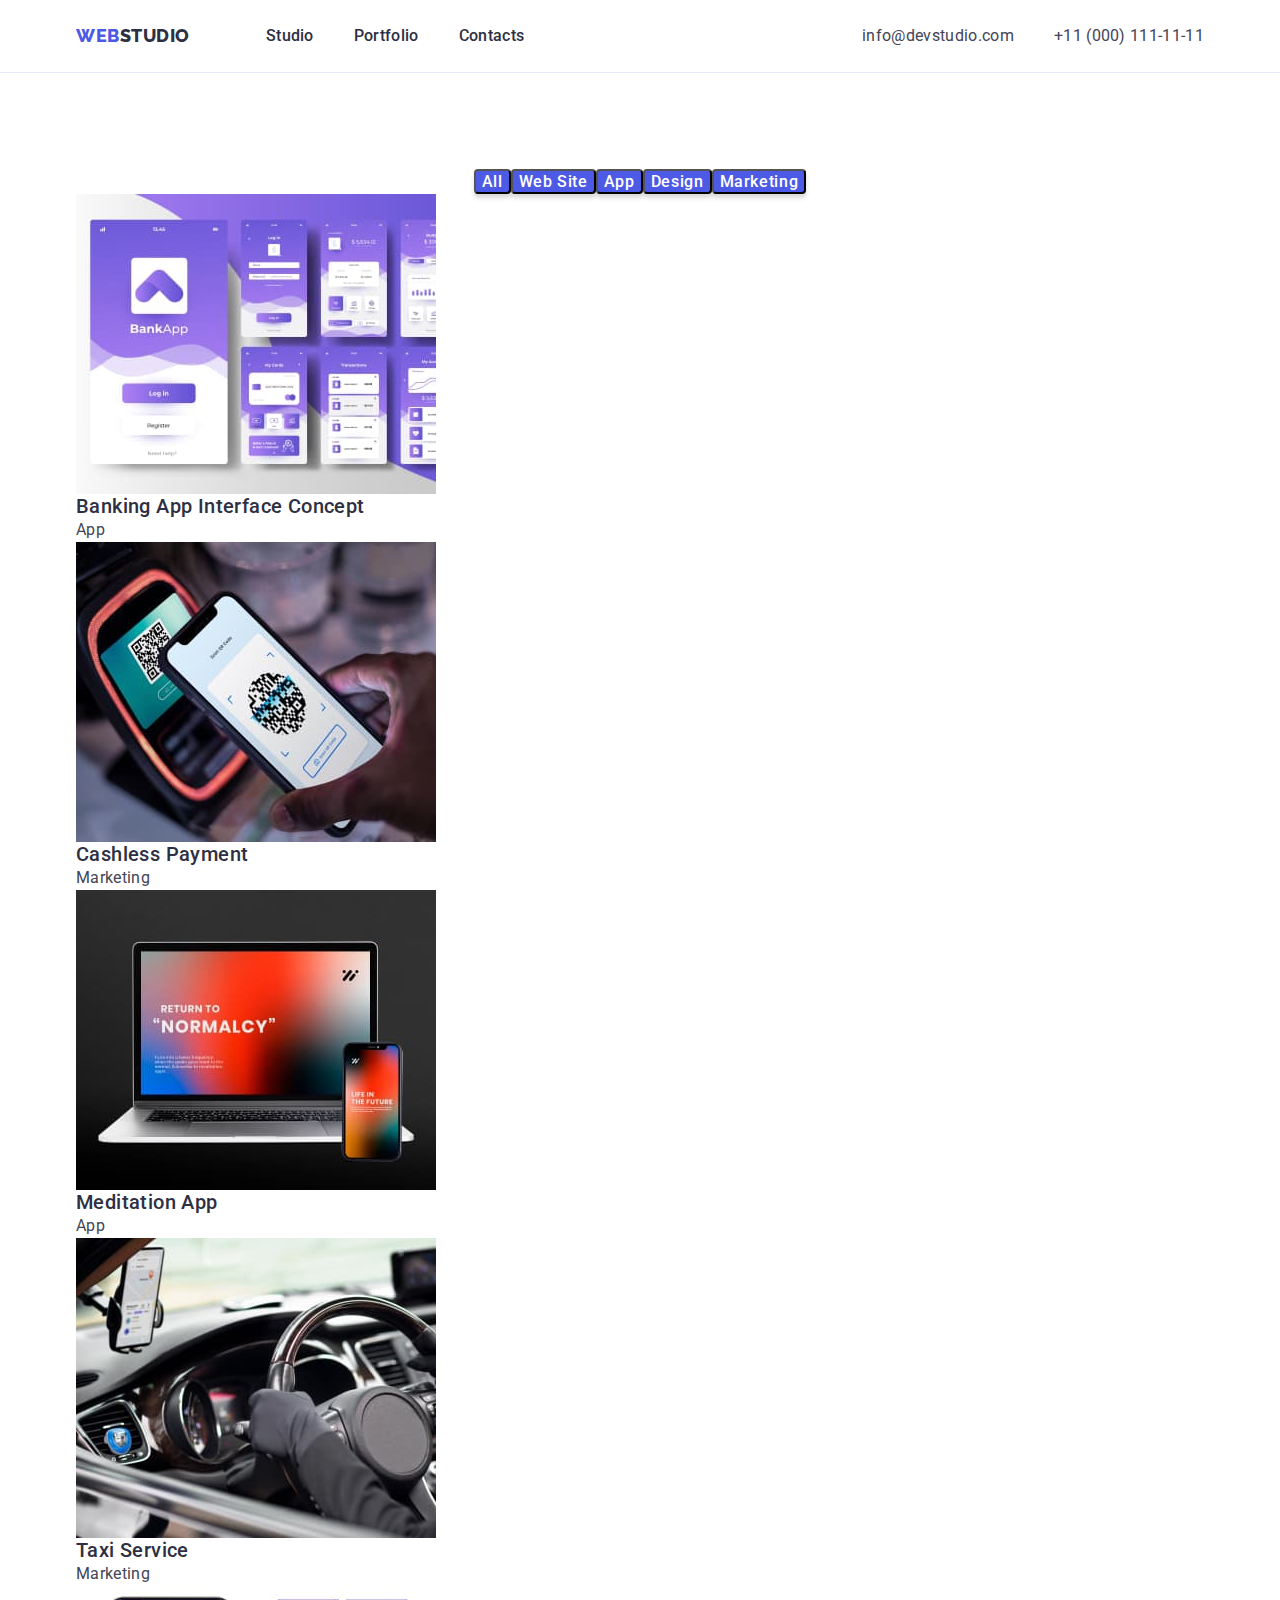
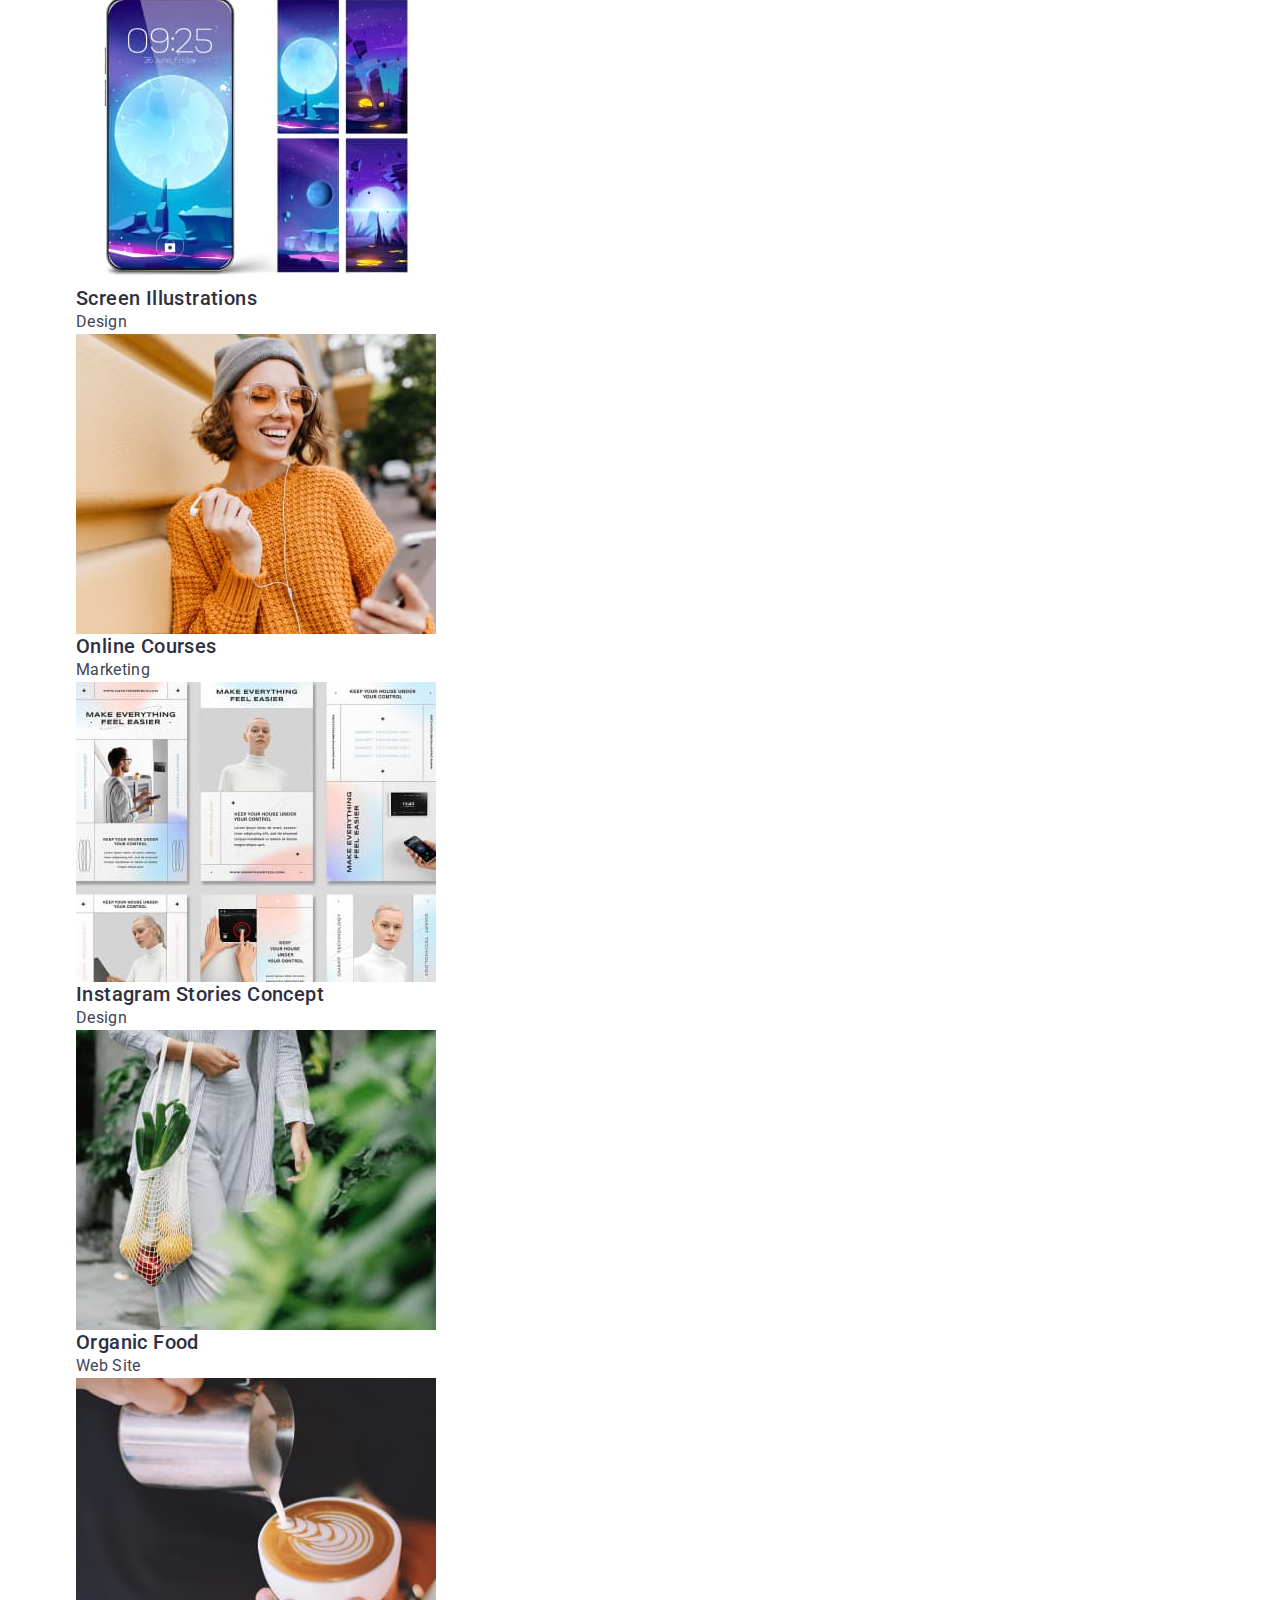
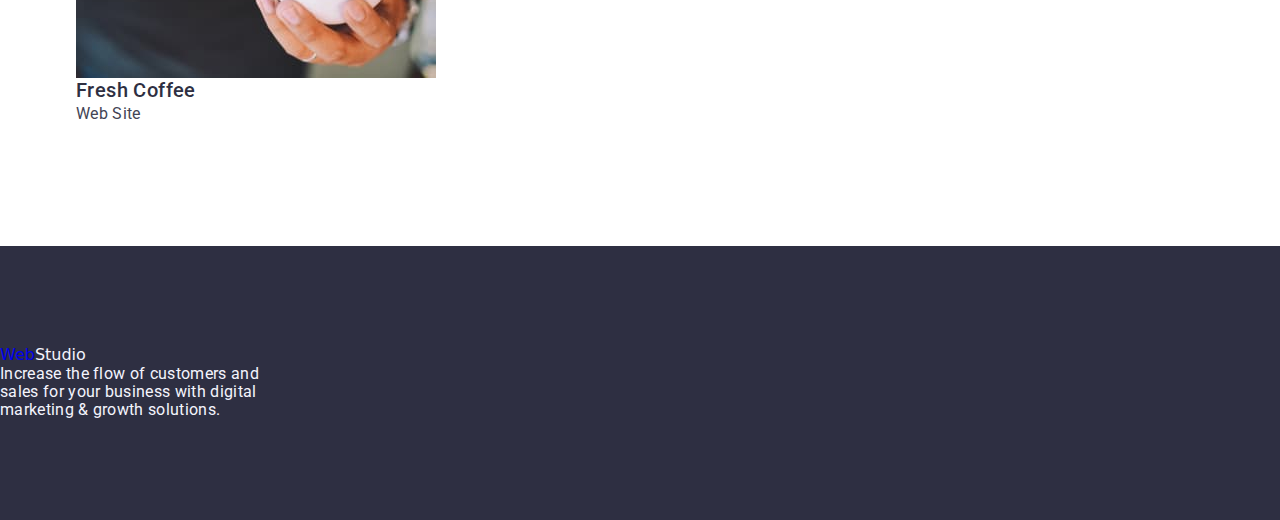
==== commit 93481390: "1`23" ====
--- a/portfolio.html
+++ b/portfolio.html
@@ -56,143 +56,145 @@
     </header>
     <main>
       <section class="section-main">
-        <h1 hidden>Main</h1>
-        <ul class="button-list list">
-          <li class="button-list-item">
-            <button class="modal-open-btn" type="button">All</button>
-          </li>
-          <li class="button-list-item">
-            <button class="modal-open-btn" type="button">Web Site</button>
-          </li>
-          <li class="button-list-item">
-            <button class="modal-open-btn" type="button">App</button>
-          </li>
-          <li class="button-list-item">
-            <button class="modal-open-btn" type="button">Design</button>
-          </li>
-          <li class="button-list-item">
-            <button class="modal-open-btn" type="button">Marketing</button>
-          </li>
-        </ul>
-        <ul class="widget-list list">
-          <li class="widget-list-item">
-            <a href="" class="widget-link link">
-              <img
-                src="./images/Portfolio/Banking-App-Interface-Concept.jpg"
-                alt="App"
-                class="widget-list-img"
-                width="360"
-                height="300"
-              />
-              <h2 class="widget-list-title">Banking App Interface Concept</h2>
-              <p class="widget-list-text">App</p>
-            </a>
-          </li>
-          <li class="widget-list-item">
-            <a href="" class="widget-link link">
-              <img
-                src="./images/Portfolio/Cashless-Payment.jpg"
-                alt="Marketing"
-                class="widget-list-img"
-                width="360"
-                height="300"
-              />
-              <h2 class="widget-list-title">Cashless Payment</h2>
-              <p class="widget-list-text">Marketing</p>
-            </a>
-          </li>
-          <li class="widget-list-item">
-            <a href="" class="widget-link link">
-              <img
-                src="./images/Portfolio/Meditation-App.jpg"
-                alt="App"
-                class="widget-list-img"
-                width="360"
-                height="300"
-              />
-              <h2 class="widget-list-title">Meditation App</h2>
-              <p class="widget-list-text">App</p>
-            </a>
-          </li>
-          <li class="widget-list-item">
-            <a href="" class="widget-link link">
-              <img
-                src="./images/Portfolio/Taxi-Service.jpg"
-                alt="Marketing"
-                class="widget-list-img"
-                width="360"
-                height="300"
-              />
-              <h2 class="widget-list-title">Taxi Service</h2>
-              <p class="widget-list-text">Marketing</p>
-            </a>
-          </li>
-          <li class="widget-list-item">
-            <a href="" class="widget-link link">
-              <img
-                src="./images/Portfolio/Screen-Illustrations.jpg"
-                alt="Design"
-                class="widget-list-img"
-                width="360"
-                height="300"
-              />
-              <h2 class="widget-list-title">Screen Illustrations</h2>
-              <p class="widget-list-text">Design</p>
-            </a>
-          </li>
-          <li class="widget-list-item">
-            <a href="" class="widget-link link">
-              <img
-                src="./images/Portfolio/Online-Courses.jpg"
-                alt="Marketing"
-                class="widget-list-img"
-                width="360"
-                height="300"
-              />
-              <h2 class="widget-list-title">Online Courses</h2>
-              <p class="widget-list-text">Marketing</p>
-            </a>
-          </li>
-          <li class="widget-list-item">
-            <a href="" class="widget-link link">
-              <img
-                src="./images/Portfolio/Instagram-Stories-Concept.jpg"
-                alt="Design"
-                class="widget-list-img"
-                width="360"
-                height="300"
-              />
-              <h2 class="widget-list-title">Instagram Stories Concept</h2>
-              <p class="widget-list-text">Design</p>
-            </a>
-          </li>
-          <li class="widget-list-item">
-            <a href="" class="widget-link link">
-              <img
-                src="./images/Portfolio/Organic-Food.jpg"
-                alt="Web Site"
-                class="widget-list-img"
-                width="360"
-                height="300"
-              />
-              <h2 class="widget-list-title">Organic Food</h2>
-              <p class="widget-list-text">Web Site</p>
-            </a>
-          </li>
-          <li class="widget-list-item">
-            <a href="" class="widget-link link">
-              <img
-                src="./images/Portfolio/Fresh-Coffee.jpg"
-                alt="WebSite"
-                class="widget-list-img"
-                width="360"
-                height="300"
-              />
-              <h2 class="widget-list-title">Fresh Coffee</h2>
-              <p class="widget-list-text">Web Site</p>
-            </a>
-          </li>
-        </ul>
+        <div class="container main-section-container">
+          <h1 hidden>Main</h1>
+          <ul class="button-list list">
+            <li class="button-list-item">
+              <button class="modal-open-btn" type="button">All</button>
+            </li>
+            <li class="button-list-item">
+              <button class="modal-open-btn" type="button">Web Site</button>
+            </li>
+            <li class="button-list-item">
+              <button class="modal-open-btn" type="button">App</button>
+            </li>
+            <li class="button-list-item">
+              <button class="modal-open-btn" type="button">Design</button>
+            </li>
+            <li class="button-list-item">
+              <button class="modal-open-btn" type="button">Marketing</button>
+            </li>
+          </ul>
+          <ul class="widget-list list">
+            <li class="widget-list-item">
+              <a href="" class="widget-link link">
+                <img
+                  src="./images/Portfolio/Banking-App-Interface-Concept.jpg"
+                  alt="App"
+                  class="widget-list-img"
+                  width="360"
+                  height="300"
+                />
+                <h2 class="widget-list-title">Banking App Interface Concept</h2>
+                <p class="widget-list-text">App</p>
+              </a>
+            </li>
+            <li class="widget-list-item">
+              <a href="" class="widget-link link">
+                <img
+                  src="./images/Portfolio/Cashless-Payment.jpg"
+                  alt="Marketing"
+                  class="widget-list-img"
+                  width="360"
+                  height="300"
+                />
+                <h2 class="widget-list-title">Cashless Payment</h2>
+                <p class="widget-list-text">Marketing</p>
+              </a>
+            </li>
+            <li class="widget-list-item">
+              <a href="" class="widget-link link">
+                <img
+                  src="./images/Portfolio/Meditation-App.jpg"
+                  alt="App"
+                  class="widget-list-img"
+                  width="360"
+                  height="300"
+                />
+                <h2 class="widget-list-title">Meditation App</h2>
+                <p class="widget-list-text">App</p>
+              </a>
+            </li>
+            <li class="widget-list-item">
+              <a href="" class="widget-link link">
+                <img
+                  src="./images/Portfolio/Taxi-Service.jpg"
+                  alt="Marketing"
+                  class="widget-list-img"
+                  width="360"
+                  height="300"
+                />
+                <h2 class="widget-list-title">Taxi Service</h2>
+                <p class="widget-list-text">Marketing</p>
+              </a>
+            </li>
+            <li class="widget-list-item">
+              <a href="" class="widget-link link">
+                <img
+                  src="./images/Portfolio/Screen-Illustrations.jpg"
+                  alt="Design"
+                  class="widget-list-img"
+                  width="360"
+                  height="300"
+                />
+                <h2 class="widget-list-title">Screen Illustrations</h2>
+                <p class="widget-list-text">Design</p>
+              </a>
+            </li>
+            <li class="widget-list-item">
+              <a href="" class="widget-link link">
+                <img
+                  src="./images/Portfolio/Online-Courses.jpg"
+                  alt="Marketing"
+                  class="widget-list-img"
+                  width="360"
+                  height="300"
+                />
+                <h2 class="widget-list-title">Online Courses</h2>
+                <p class="widget-list-text">Marketing</p>
+              </a>
+            </li>
+            <li class="widget-list-item">
+              <a href="" class="widget-link link">
+                <img
+                  src="./images/Portfolio/Instagram-Stories-Concept.jpg"
+                  alt="Design"
+                  class="widget-list-img"
+                  width="360"
+                  height="300"
+                />
+                <h2 class="widget-list-title">Instagram Stories Concept</h2>
+                <p class="widget-list-text">Design</p>
+              </a>
+            </li>
+            <li class="widget-list-item">
+              <a href="" class="widget-link link">
+                <img
+                  src="./images/Portfolio/Organic-Food.jpg"
+                  alt="Web Site"
+                  class="widget-list-img"
+                  width="360"
+                  height="300"
+                />
+                <h2 class="widget-list-title">Organic Food</h2>
+                <p class="widget-list-text">Web Site</p>
+              </a>
+            </li>
+            <li class="widget-list-item">
+              <a href="" class="widget-link link">
+                <img
+                  src="./images/Portfolio/Fresh-Coffee.jpg"
+                  alt="WebSite"
+                  class="widget-list-img"
+                  width="360"
+                  height="300"
+                />
+                <h2 class="widget-list-title">Fresh Coffee</h2>
+                <p class="widget-list-text">Web Site</p>
+              </a>
+            </li>
+          </ul>
+        </div>
       </section>
     </main>
     <footer class="page-footer">
--- a/css/styles.css
+++ b/css/styles.css
@@ -327,3 +327,11 @@
   display: inline-block;
   margin-bottom: 16px;
 }
+.button-list {
+  display: flex;
+  justify-content: center;
+}
+.section-main {
+  padding-top: 96px;
+  padding-bottom: 120px;
+}
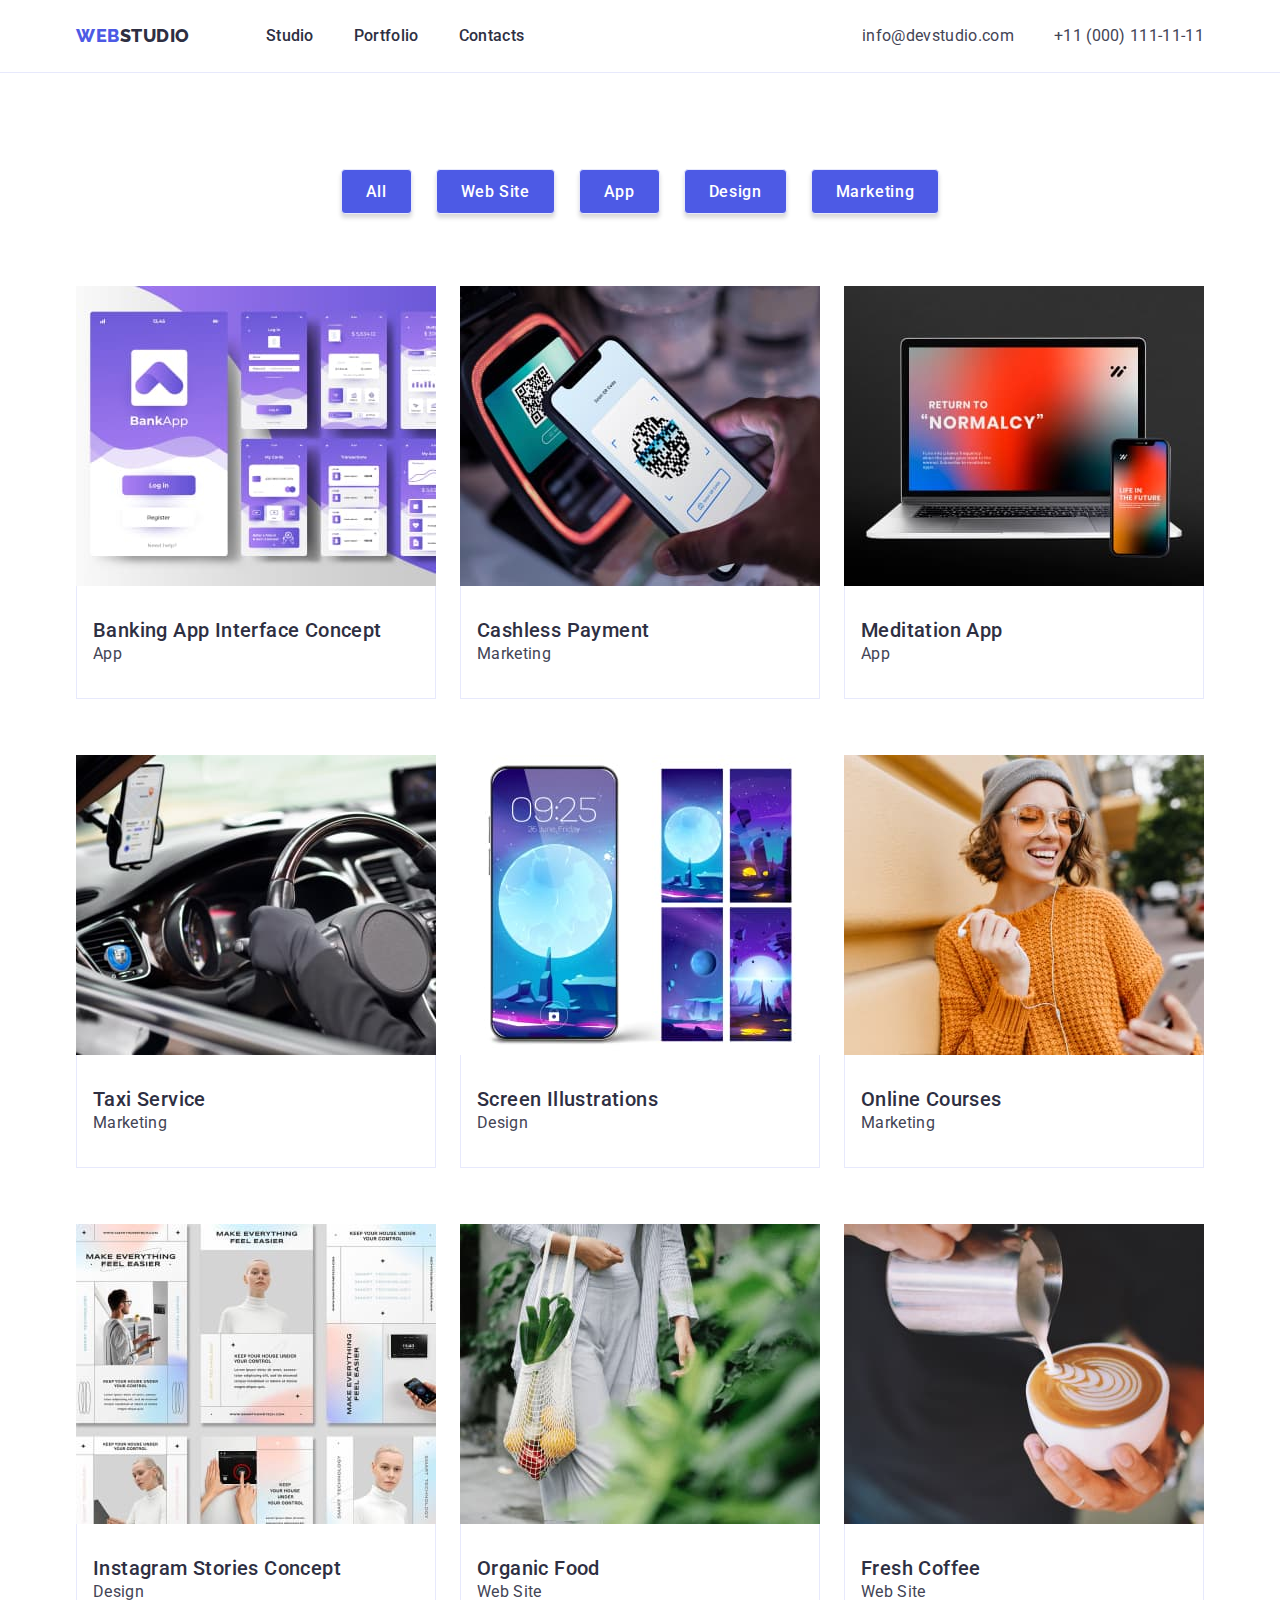
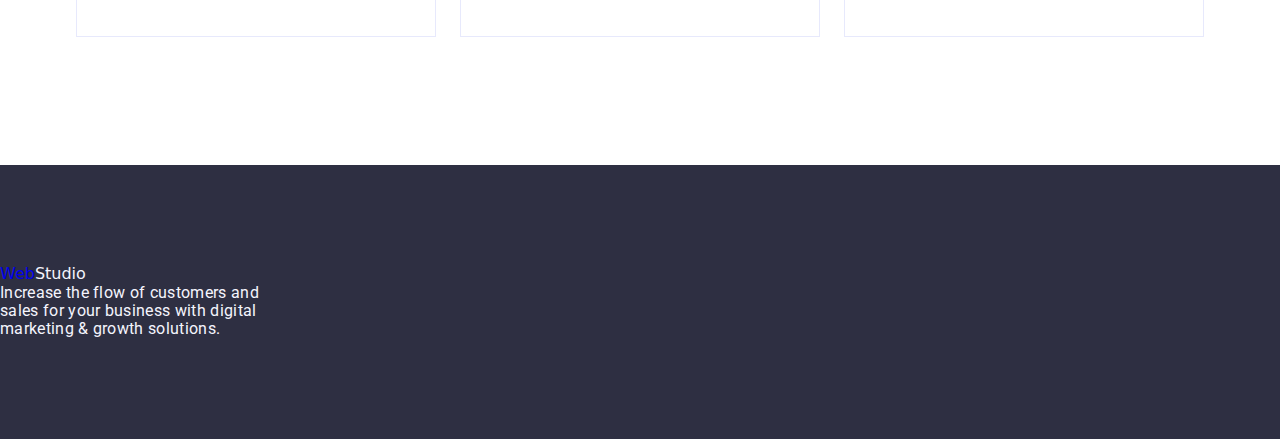
==== commit 56e56aef: "123" ====
--- a/portfolio.html
+++ b/portfolio.html
@@ -85,8 +85,12 @@
                   width="360"
                   height="300"
                 />
-                <h2 class="widget-list-title">Banking App Interface Concept</h2>
-                <p class="widget-list-text">App</p>
+                <div class="widget-container">
+                  <h2 class="widget-list-title">
+                    Banking App Interface Concept
+                  </h2>
+                  <p class="widget-list-text">App</p>
+                </div>
               </a>
             </li>
             <li class="widget-list-item">
@@ -98,8 +102,10 @@
                   width="360"
                   height="300"
                 />
-                <h2 class="widget-list-title">Cashless Payment</h2>
-                <p class="widget-list-text">Marketing</p>
+                <div class="widget-container">
+                  <h2 class="widget-list-title">Cashless Payment</h2>
+                  <p class="widget-list-text">Marketing</p>
+                </div>
               </a>
             </li>
             <li class="widget-list-item">
@@ -111,8 +117,10 @@
                   width="360"
                   height="300"
                 />
-                <h2 class="widget-list-title">Meditation App</h2>
-                <p class="widget-list-text">App</p>
+                <div class="widget-container">
+                  <h2 class="widget-list-title">Meditation App</h2>
+                  <p class="widget-list-text">App</p>
+                </div>
               </a>
             </li>
             <li class="widget-list-item">
@@ -124,8 +132,10 @@
                   width="360"
                   height="300"
                 />
-                <h2 class="widget-list-title">Taxi Service</h2>
-                <p class="widget-list-text">Marketing</p>
+                <div class="widget-container">
+                  <h2 class="widget-list-title">Taxi Service</h2>
+                  <p class="widget-list-text">Marketing</p>
+                </div>
               </a>
             </li>
             <li class="widget-list-item">
@@ -137,8 +147,10 @@
                   width="360"
                   height="300"
                 />
-                <h2 class="widget-list-title">Screen Illustrations</h2>
-                <p class="widget-list-text">Design</p>
+                <div class="widget-container">
+                  <h2 class="widget-list-title">Screen Illustrations</h2>
+                  <p class="widget-list-text">Design</p>
+                </div>
               </a>
             </li>
             <li class="widget-list-item">
@@ -150,8 +162,10 @@
                   width="360"
                   height="300"
                 />
-                <h2 class="widget-list-title">Online Courses</h2>
-                <p class="widget-list-text">Marketing</p>
+                <div class="widget-container">
+                  <h2 class="widget-list-title">Online Courses</h2>
+                  <p class="widget-list-text">Marketing</p>
+                </div>
               </a>
             </li>
             <li class="widget-list-item">
@@ -163,8 +177,10 @@
                   width="360"
                   height="300"
                 />
-                <h2 class="widget-list-title">Instagram Stories Concept</h2>
-                <p class="widget-list-text">Design</p>
+                <div class="widget-container">
+                  <h2 class="widget-list-title">Instagram Stories Concept</h2>
+                  <p class="widget-list-text">Design</p>
+                </div>
               </a>
             </li>
             <li class="widget-list-item">
@@ -176,8 +192,10 @@
                   width="360"
                   height="300"
                 />
-                <h2 class="widget-list-title">Organic Food</h2>
-                <p class="widget-list-text">Web Site</p>
+                <div class="widget-container">
+                  <h2 class="widget-list-title">Organic Food</h2>
+                  <p class="widget-list-text">Web Site</p>
+                </div>
               </a>
             </li>
             <li class="widget-list-item">
@@ -189,8 +207,10 @@
                   width="360"
                   height="300"
                 />
-                <h2 class="widget-list-title">Fresh Coffee</h2>
-                <p class="widget-list-text">Web Site</p>
+                <div class="widget-container">
+                  <h2 class="widget-list-title">Fresh Coffee</h2>
+                  <p class="widget-list-text">Web Site</p>
+                </div>
               </a>
             </li>
           </ul>
--- a/css/styles.css
+++ b/css/styles.css
@@ -69,6 +69,8 @@
   background: #4d5ae5;
   box-shadow: 0px 4px 4px rgba(0, 0, 0, 0.15);
   border-radius: 4px;
+  padding: 12px 24px;
+  border: 1px solid #e7e9fc;
 }
 .main-list-title {
   font-family: "Roboto", sans-serif;
@@ -139,6 +141,7 @@
     0px 2px 2px rgba(0, 0, 0, 0.12);
   border-radius: 4px;
   color: #ffffff;
+  border: 1px solid transparent;
 }
 .widget-list-title {
   font-family: "Roboto", sans-serif;
@@ -330,8 +333,25 @@
 .button-list {
   display: flex;
   justify-content: center;
+  gap: 24px;
+  margin-bottom: 72px;
 }
 .section-main {
   padding-top: 96px;
   padding-bottom: 120px;
 }
+.widget-list {
+  display: flex;
+  flex-wrap: wrap;
+  column-gap: 24px;
+  row-gap: 48px;
+}
+.widget-list-item {
+  width: calc((100% - 48px) / 3);
+}
+.widget-container {
+  padding: 32px 16px;
+  border: 1px solid #e7e9fc;
+  border-top: none;
+  margin-bottom: 8px;
+}
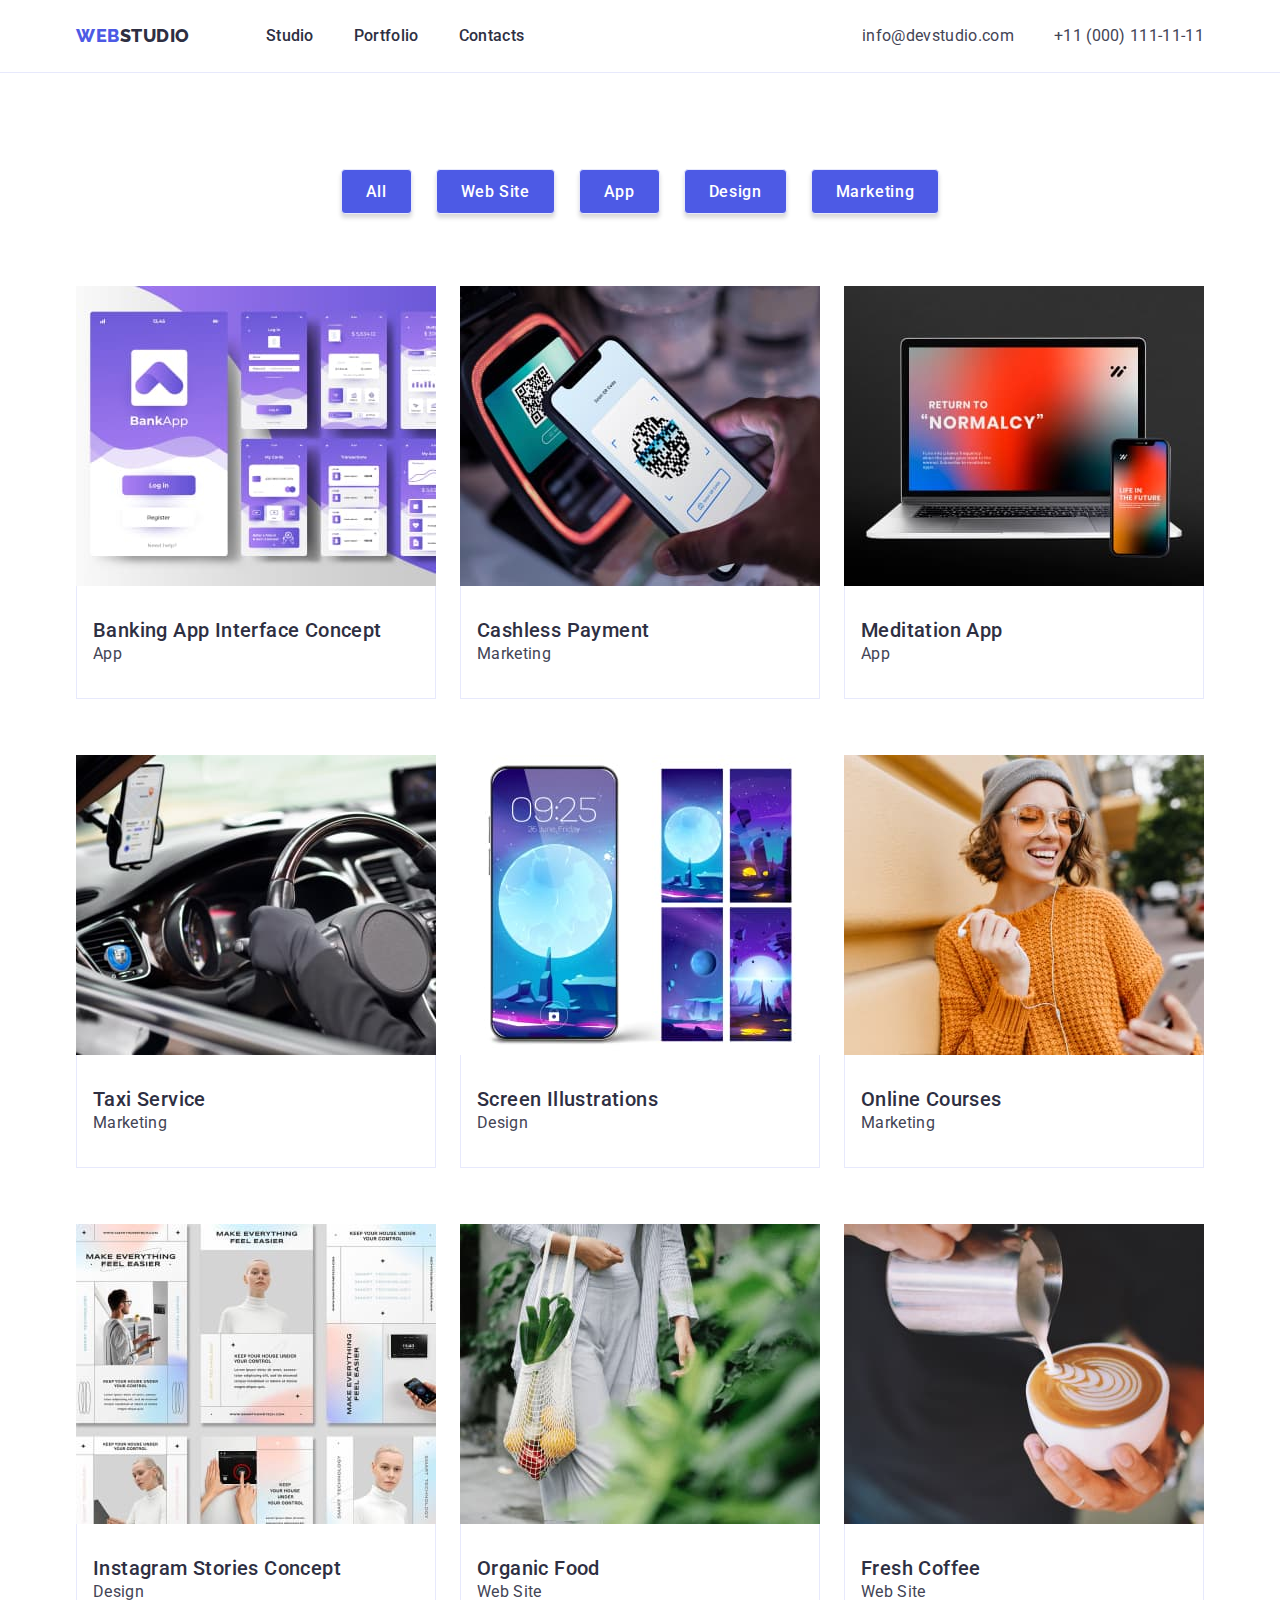
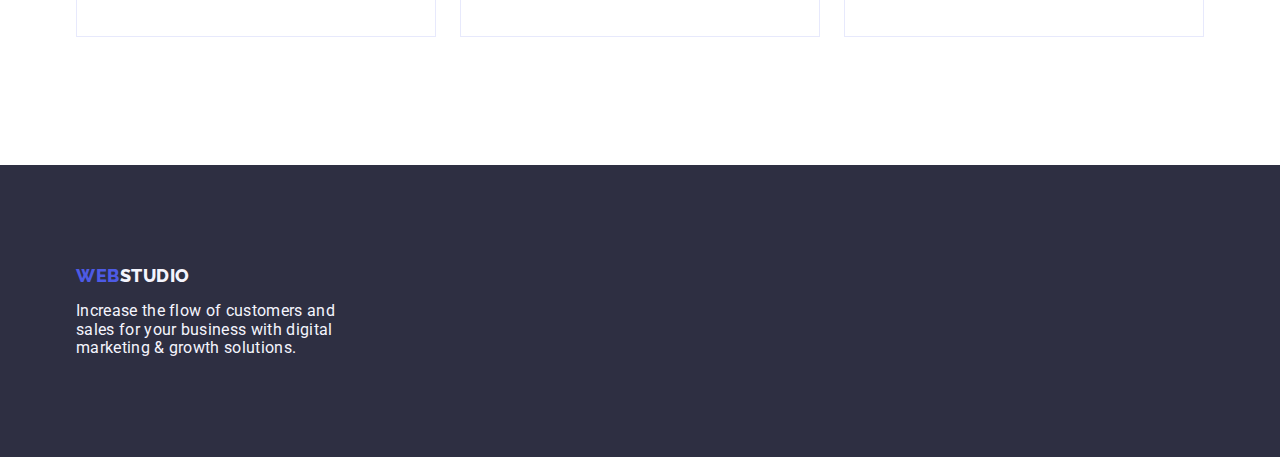
==== commit 2707c49b: "Update portfolio.html" ====
--- a/portfolio.html
+++ b/portfolio.html
@@ -218,13 +218,15 @@
       </section>
     </main>
     <footer class="page-footer">
-      <a href="./index.html" class="page-logo link"
-        >Web<span class="studio-logo-footer">Studio</span></a
-      >
-      <p class="footer-text">
-        Increase the flow of customers and sales for your business with digital
-        marketing & growth solutions.
-      </p>
+      <div class="container footer-section-container">
+        <a href="./index.html" class="page-logo-footer link"
+          >Web<span class="studio-logo-footer">Studio</span></a
+        >
+        <p class="footer-text">
+          Increase the flow of customers and sales for your business with
+          digital marketing & growth solutions.
+        </p>
+      </div>
     </footer>
   </body>
 </html>
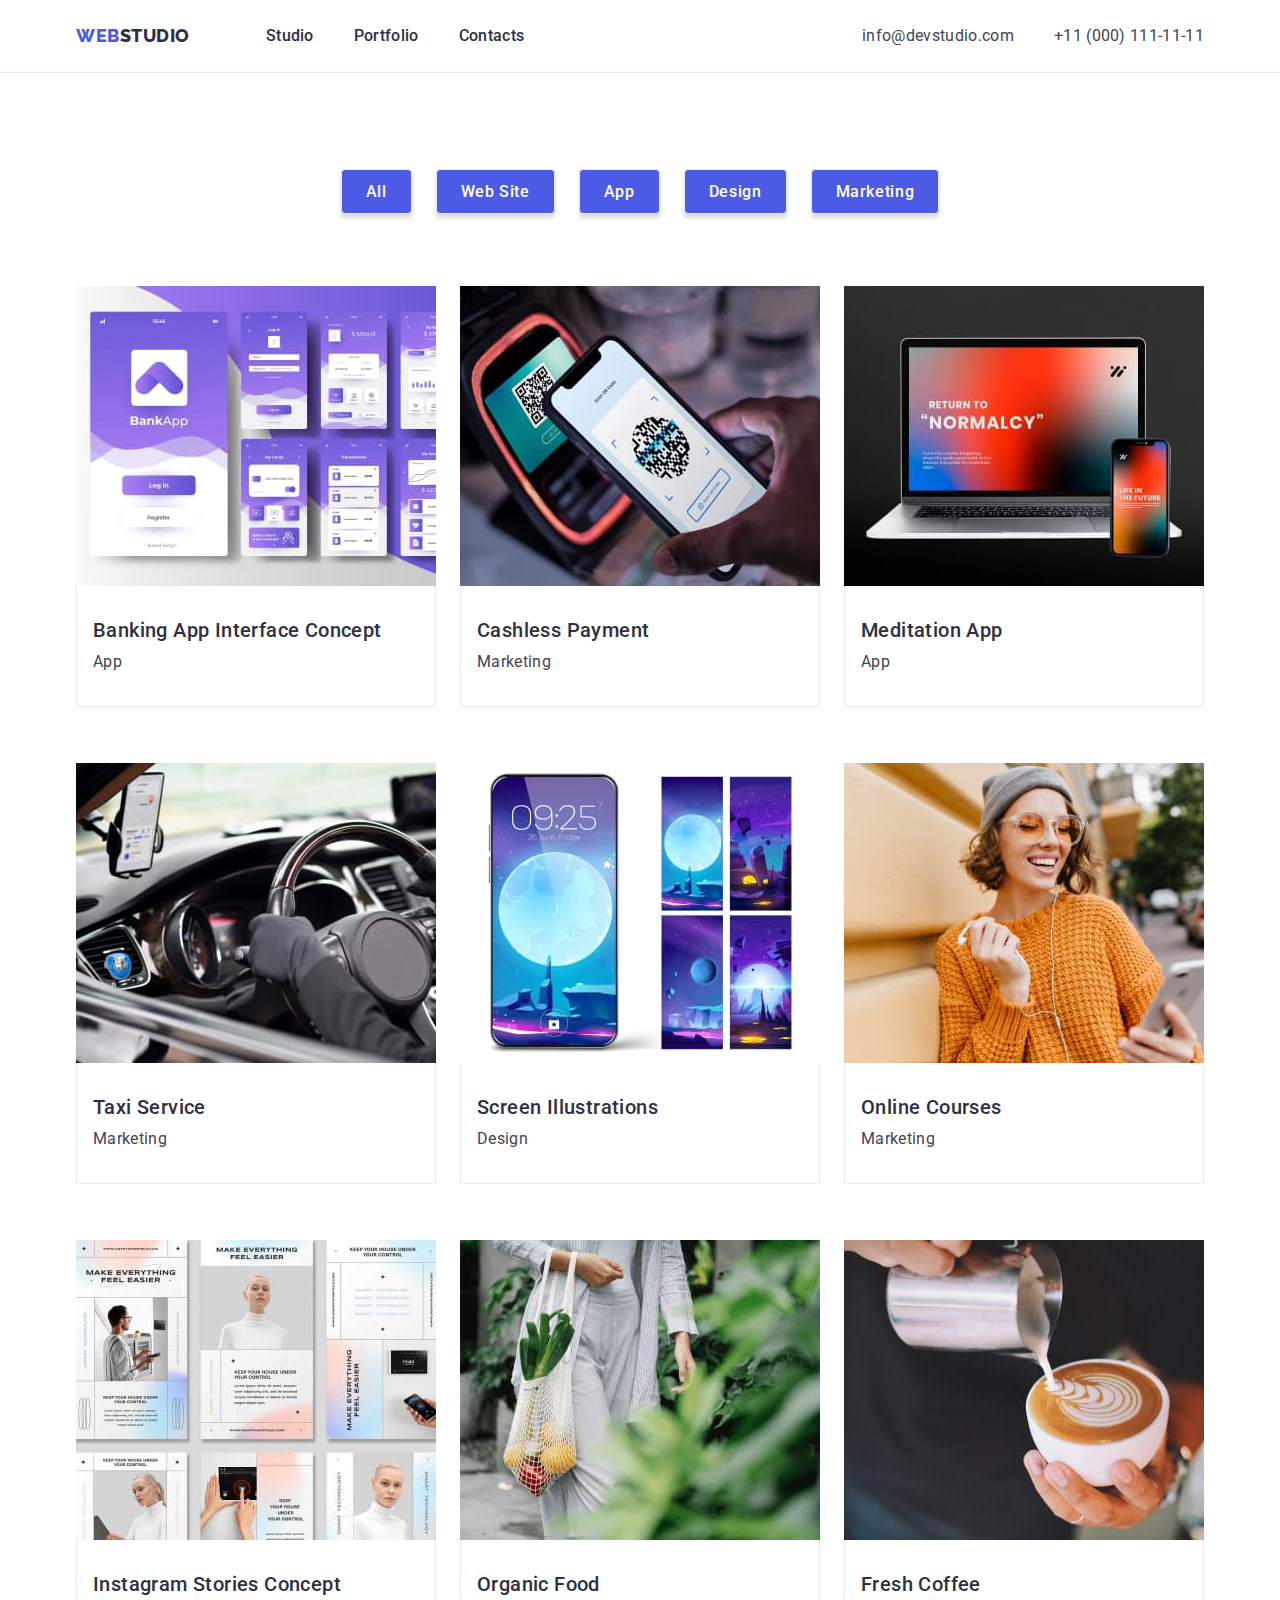
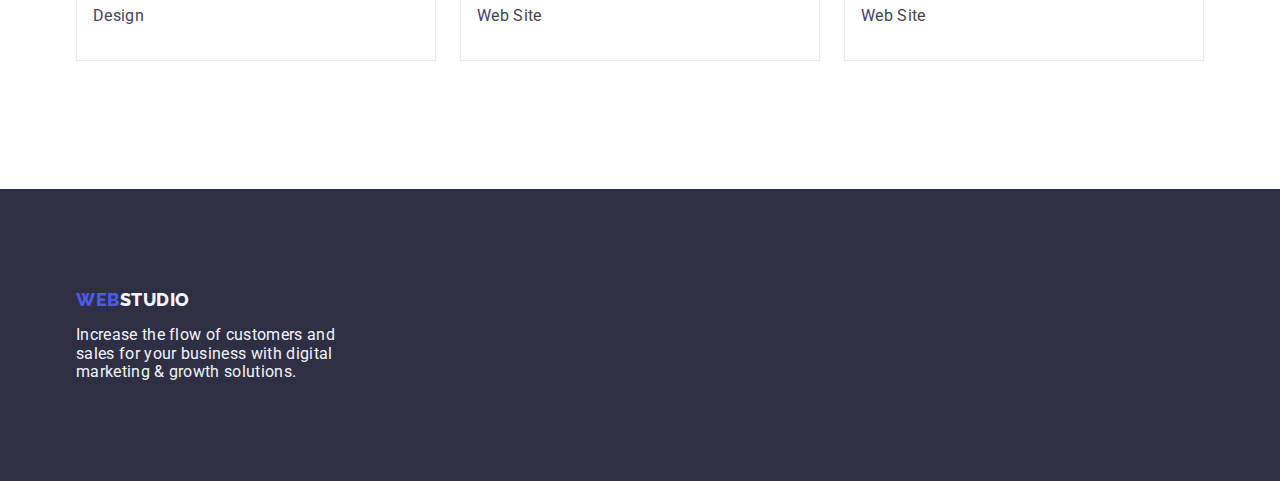
==== commit b20a574c: "123" ====
--- a/portfolio.html
+++ b/portfolio.html
@@ -11,11 +11,11 @@
       href="https://fonts.googleapis.com/css2?family=Raleway:wght@800&family=Roboto:wght@400;500;700&display=swap"
       rel="stylesheet"
     />
-    <link rel="stylesheet" href="./css/styles.css" />
     <link
       rel="stylesheet"
       href="https://cdnjs.cloudflare.com/ajax/libs/modern-normalize/1.1.0/modern-normalize.min.css"
     />
+    <link rel="stylesheet" href="./css/styles.css" />
   </head>
   <body>
     <header class="main-header">
--- a/css/styles.css
+++ b/css/styles.css
@@ -152,6 +152,7 @@
   letter-spacing: 0.02em;
 
   color: #2e2f42;
+  margin-bottom: 8px;
 }
 .widget-list-text {
   font-family: "Roboto";
